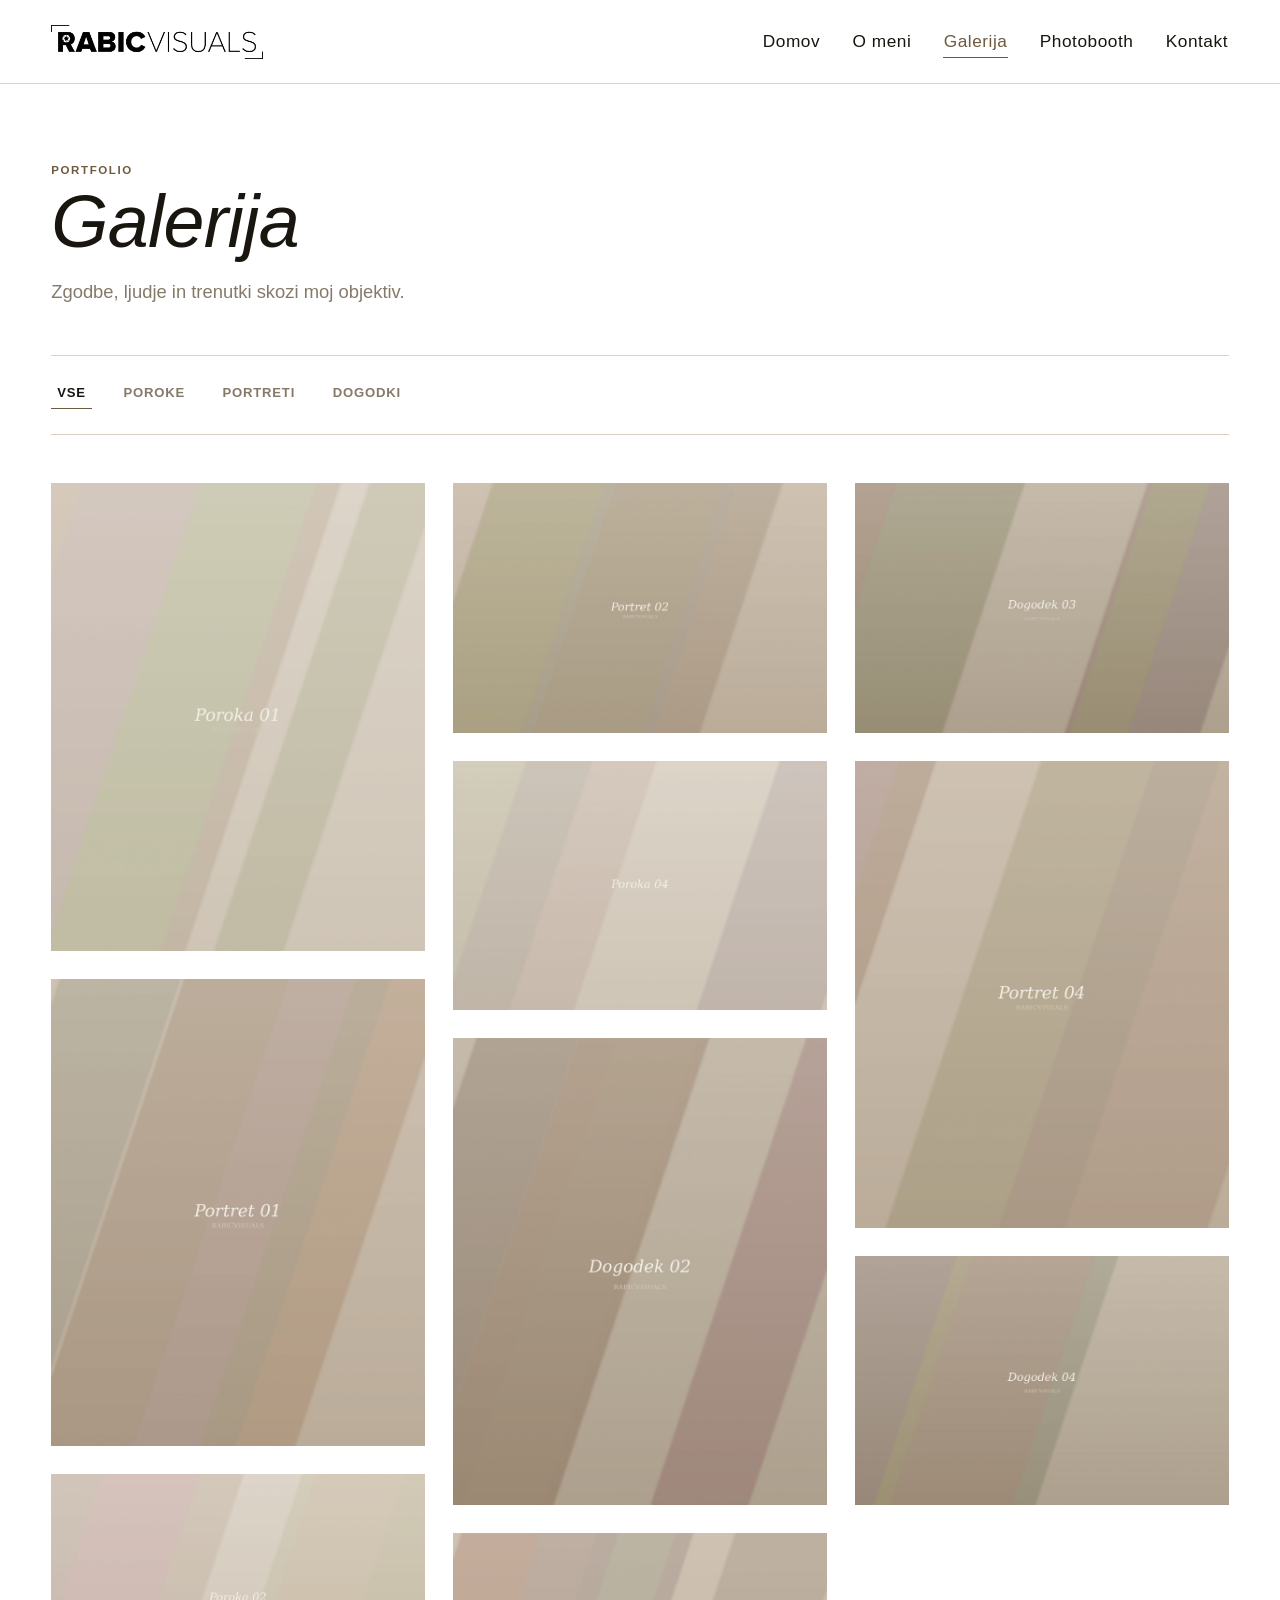
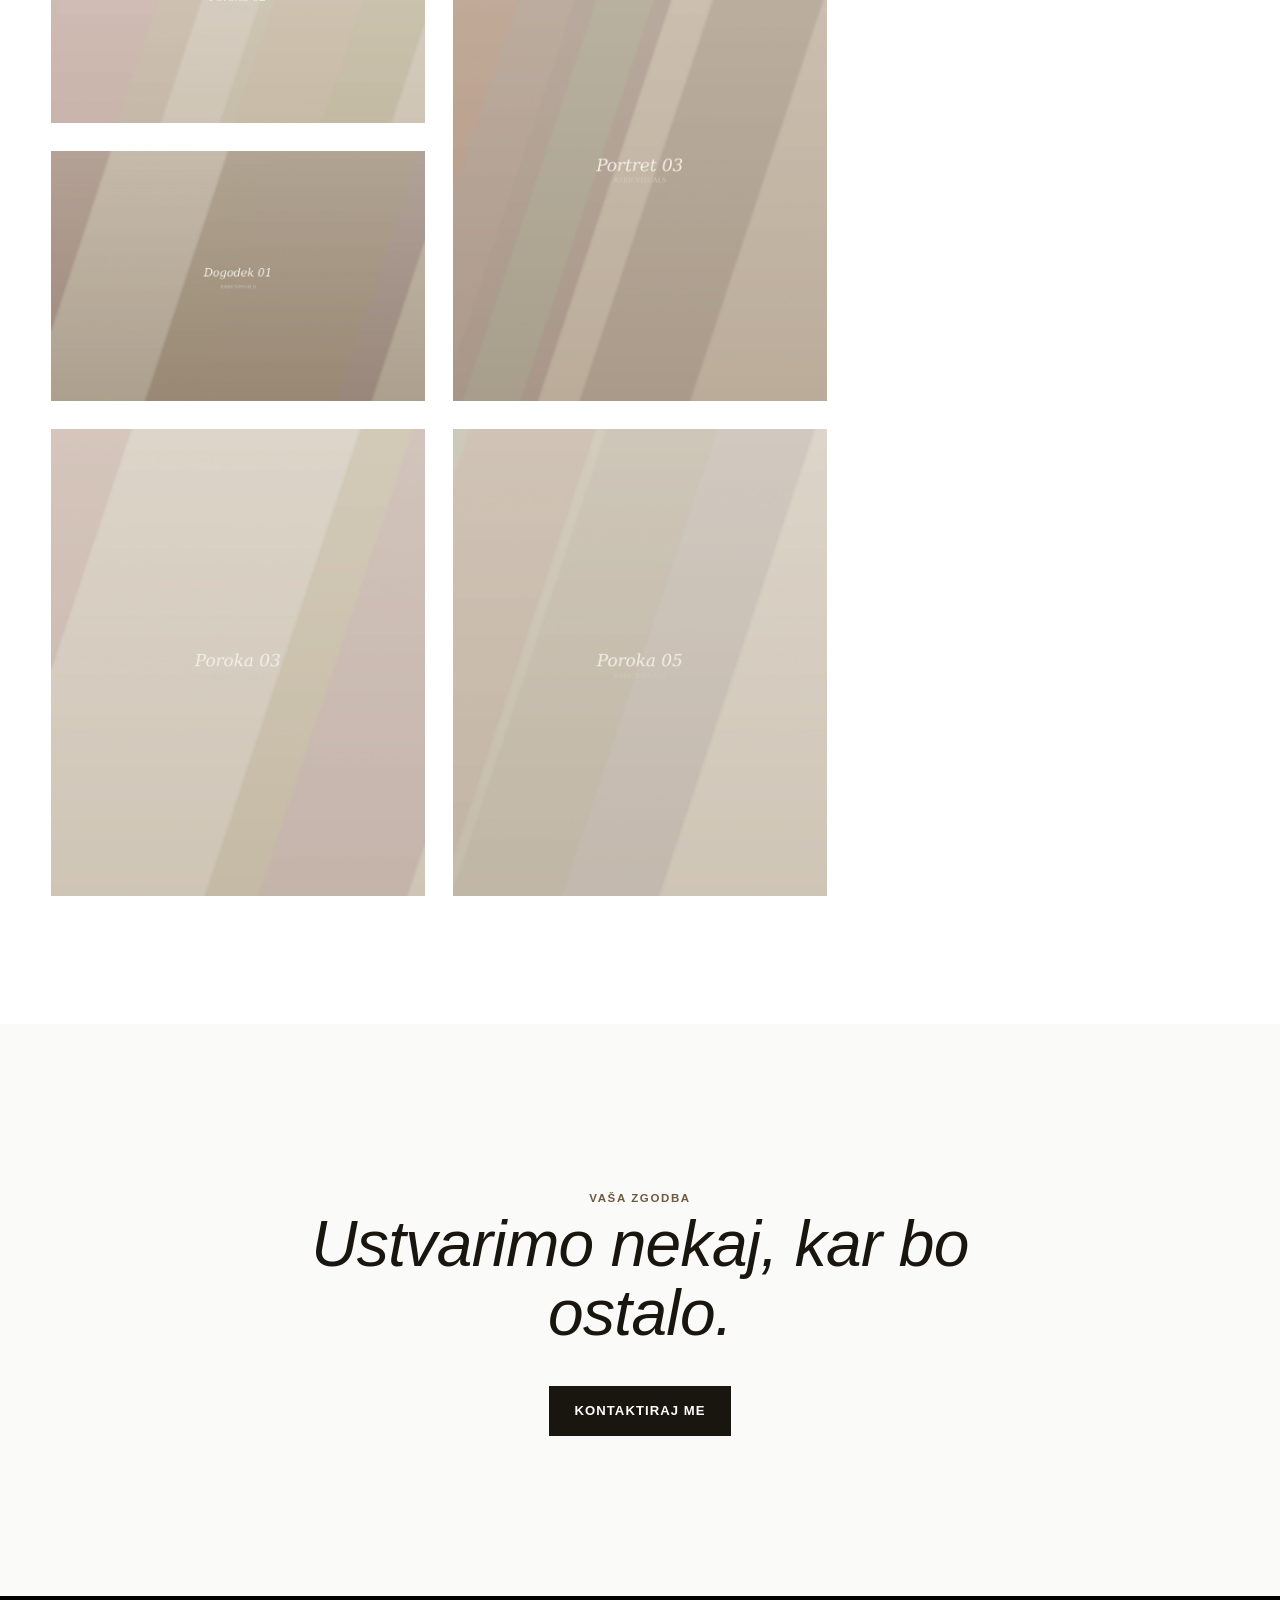
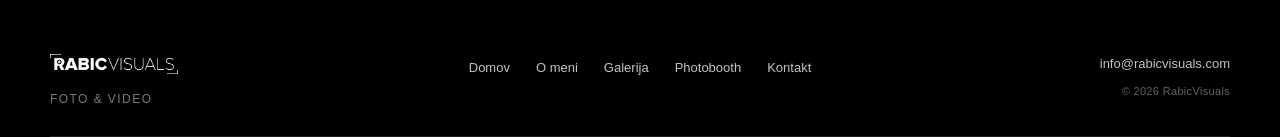
==== galerija.html @ ea6c2f70 "fix" ====
<!DOCTYPE html>
<html lang="sl">
<head>
  <meta charset="UTF-8">
  <meta name="viewport" content="width=device-width, initial-scale=1.0">
  <title>Galerija - RabicVisuals</title>
  <meta name="description" content="Oglejte si galerijo poročnih, portretnih in event fotografij RabicVisuals. Pristne zgodbe, ujete skozi objektiv.">
  <link rel="canonical" href="https://www.rabicvisuals.com/galerija.html">

  <!-- Open Graph -->
  <meta property="og:type" content="website">
  <meta property="og:site_name" content="RabicVisuals">
  <meta property="og:title" content="Galerija — RabicVisuals">
  <meta property="og:description" content="Oglejte si galerijo poročnih, portretnih in event fotografij RabicVisuals. Pristne zgodbe, ujete skozi objektiv.">
  <meta property="og:image" content="https://www.rabicvisuals.com/images/gallery/weddings/wedding-01.jpg">
  <meta property="og:url" content="https://www.rabicvisuals.com/galerija.html">
  <meta property="og:locale" content="sl_SI">

  <!-- Twitter -->
  <meta name="twitter:card" content="summary_large_image">
  <meta name="twitter:title" content="Galerija — RabicVisuals">
  <meta name="twitter:description" content="Oglejte si galerijo poročnih, portretnih in event fotografij RabicVisuals. Pristne zgodbe, ujete skozi objektiv.">
  <meta name="twitter:image" content="https://www.rabicvisuals.com/images/gallery/weddings/wedding-01.jpg">

  <link rel="icon" href="favicon.svg?v=2" type="image/svg+xml">
  <link rel="apple-touch-icon" href="favicon-180.png">

  <!-- Fonts -->
  <link rel="preconnect" href="https://fonts.googleapis.com">
  <link rel="preconnect" href="https://fonts.gstatic.com" crossorigin>
  <link href="https://fonts.googleapis.com/css2?family=Fraunces:ital,opsz,wght@0,9..144,400;0,9..144,500;1,9..144,400;1,9..144,500&family=Inter:wght@400;500;600&display=swap" rel="stylesheet">

  <link rel="stylesheet" href="css/style.css">
</head>
<body>
  <a class="skip-link" href="#main">Preskoči na vsebino</a>
  <header class="site-header" id="site-header">
    <div class="container">
      <a href="index.html" class="brand"><img src="images/logo/rabicvisuals-logo-black.png" class="brand-logo" alt="RabicVisuals" width="1600" height="257"></a>
      <button class="nav-toggle" id="nav-toggle" aria-label="Odpri meni" aria-expanded="false" aria-controls="main-nav">
        <span></span><span></span><span></span>
      </button>
      <nav class="main-nav" id="main-nav" aria-label="Glavna navigacija">
<ul>
          <li><a href="index.html">Domov</a></li>
          <li><a href="o-meni.html">O meni</a></li>
          <li><a href="galerija.html" aria-current="page">Galerija</a></li>
          <li><a href="photobooth.html">Photobooth</a></li>
          <li><a href="kontakt.html">Kontakt</a></li>
        </ul>
      </nav>
    </div>
  </header>

  <main id="main">
    <section class="section gallery-hero">
      <div class="container">
        <span class="eyebrow reveal">Portfolio</span>
        <h1 class="reveal">Galerija</h1>
        <p class="reveal">Zgodbe, ljudje in trenutki skozi moj objektiv.</p>
      </div>
    </section>

    <section class="section" style="padding-top:0;">
      <div class="container">
        <div class="filters" role="group" aria-label="Filtriraj galerijo po kategoriji">
          <button class="filter-btn is-active" data-filter="all" aria-pressed="true">Vse</button>
          <button class="filter-btn" data-filter="weddings" aria-pressed="false">Poroke</button>
          <button class="filter-btn" data-filter="portraits" aria-pressed="false">Portreti</button>
          <button class="filter-btn" data-filter="events" aria-pressed="false">Dogodki</button>
        </div>

        <div class="masonry">
          <figure class="masonry-item reveal" data-category="weddings" data-full="images/gallery/weddings/wedding-01.jpg" data-caption="Prvi ples, Bled">
            <span class="tag">Poroka</span>
            <img src="images/gallery/weddings/wedding-01.jpg" alt="Prvi ples, Bled — RabicVisuals fotografija" loading="lazy">
          </figure>
          <figure class="masonry-item reveal" data-category="portraits" data-full="images/gallery/portraits/portrait-01.jpg" data-caption="Naravna svetloba, studio">
            <span class="tag">Portret</span>
            <img src="images/gallery/portraits/portrait-01.jpg" alt="Naravna svetloba, studio — RabicVisuals fotografija" loading="lazy">
          </figure>
          <figure class="masonry-item reveal" data-category="weddings" data-full="images/gallery/weddings/wedding-02.jpg" data-caption="Priprave neveste">
            <span class="tag">Poroka</span>
            <img src="images/gallery/weddings/wedding-02.jpg" alt="Priprave neveste — RabicVisuals fotografija" loading="lazy">
          </figure>
          <figure class="masonry-item reveal" data-category="events" data-full="images/gallery/events/event-01.jpg" data-caption="Poslovno praznovanje, Ljubljana">
            <span class="tag">Dogodek</span>
            <img src="images/gallery/events/event-01.jpg" alt="Poslovno praznovanje, Ljubljana — RabicVisuals fotografija" loading="lazy">
          </figure>
          <figure class="masonry-item reveal" data-category="weddings" data-full="images/gallery/weddings/wedding-03.jpg" data-caption="Obljube, Bohinj">
            <span class="tag">Poroka</span>
            <img src="images/gallery/weddings/wedding-03.jpg" alt="Obljube, Bohinj — RabicVisuals fotografija" loading="lazy">
          </figure>
          <figure class="masonry-item reveal" data-category="portraits" data-full="images/gallery/portraits/portrait-02.jpg" data-caption="Poslovni portret">
            <span class="tag">Portret</span>
            <img src="images/gallery/portraits/portrait-02.jpg" alt="Poslovni portret — RabicVisuals fotografija" loading="lazy">
          </figure>
          <figure class="masonry-item reveal" data-category="weddings" data-full="images/gallery/weddings/wedding-04.jpg" data-caption="Detajl poročnega prstana">
            <span class="tag">Poroka</span>
            <img src="images/gallery/weddings/wedding-04.jpg" alt="Detajl poročnega prstana — RabicVisuals fotografija" loading="lazy">
          </figure>
          <figure class="masonry-item reveal" data-category="events" data-full="images/gallery/events/event-02.jpg" data-caption="Rojstnodnevno praznovanje">
            <span class="tag">Dogodek</span>
            <img src="images/gallery/events/event-02.jpg" alt="Rojstnodnevno praznovanje — RabicVisuals fotografija" loading="lazy">
          </figure>
          <figure class="masonry-item reveal" data-category="portraits" data-full="images/gallery/portraits/portrait-03.jpg" data-caption="Družinski portret">
            <span class="tag">Portret</span>
            <img src="images/gallery/portraits/portrait-03.jpg" alt="Družinski portret — RabicVisuals fotografija" loading="lazy">
          </figure>
          <figure class="masonry-item reveal" data-category="weddings" data-full="images/gallery/weddings/wedding-05.jpg" data-caption="Ples pod milim nebom">
            <span class="tag">Poroka</span>
            <img src="images/gallery/weddings/wedding-05.jpg" alt="Ples pod milim nebom — RabicVisuals fotografija" loading="lazy">
          </figure>
          <figure class="masonry-item reveal" data-category="events" data-full="images/gallery/events/event-03.jpg" data-caption="Konferenca, Maribor">
            <span class="tag">Dogodek</span>
            <img src="images/gallery/events/event-03.jpg" alt="Konferenca, Maribor — RabicVisuals fotografija" loading="lazy">
          </figure>
          <figure class="masonry-item reveal" data-category="portraits" data-full="images/gallery/portraits/portrait-04.jpg" data-caption="Portret v naravi">
            <span class="tag">Portret</span>
            <img src="images/gallery/portraits/portrait-04.jpg" alt="Portret v naravi — RabicVisuals fotografija" loading="lazy">
          </figure>
          <figure class="masonry-item reveal" data-category="events" data-full="images/gallery/events/event-04.jpg" data-caption="Zasebno praznovanje">
            <span class="tag">Dogodek</span>
            <img src="images/gallery/events/event-04.jpg" alt="Zasebno praznovanje — RabicVisuals fotografija" loading="lazy">
          </figure>
        </div>
        <p class="gallery-empty">Za izbrano kategorijo trenutno ni fotografij.</p>
      </div>
    </section>

    <div class="lightbox" role="dialog" aria-modal="true" aria-label="Predogled fotografije" aria-hidden="true">
      <button class="lightbox-close" aria-label="Zapri predogled">&times;</button>
      <button class="lightbox-prev" aria-label="Prejšnja fotografija">&#8249;</button>
      <figure class="lightbox-figure">
        <img src="" alt="">
        <figcaption class="lightbox-caption"></figcaption>
      </figure>
      <button class="lightbox-next" aria-label="Naslednja fotografija">&#8250;</button>
    </div>

    <section class="section closing-cta section-raised">
      <div class="container">
        <span class="eyebrow reveal">Vaša zgodba</span>
        <h2 class="reveal">Ustvarimo nekaj, kar bo ostalo.</h2>
        <a href="kontakt.html" class="btn btn-primary reveal">Kontaktiraj me</a>
      </div>
    </section>

  </main>

  

  <script src="js/script.js"></script>

<footer class="rv-footer">
  <div class="rv-footer-inner">
    <div class="rv-footer-brand">
      <a href="index.html" class="rv-footer-logo-link rv-footer-logo-white" aria-label="RabicVisuals">
        <img src="images/logo/rabicvisuals-logo-black.png" class="rv-footer-logo" alt="RabicVisuals" width="1600" height="257">
      </a>
      <p>Foto &amp; Video</p>
    </div>

    <nav class="rv-footer-nav" aria-label="Noga">
      <a href="index.html">Domov</a>
      <a href="o-meni.html">O meni</a>
      <a href="galerija.html">Galerija</a>
      <a href="photobooth.html">Photobooth</a>
      <a href="kontakt.html">Kontakt</a>
    </nav>

    <div class="rv-footer-contact">
      <a href="mailto:info@rabicvisuals.com">info@rabicvisuals.com</a>
      <span>© 2026 RabicVisuals</span>
    </div>
  </div>
</footer>

</body>
</html>
---- css/style.css ----
/* ==========================================================================
   RabicVisuals — Stylesheet
   Editorial, minimalist photography brand.
   ========================================================================== */

/* -------------------------------------------------------------------------
   1. Design tokens
   ------------------------------------------------------------------------- */
:root {
  /* Colour — warm, restrained, never pure neutral */
  --color-bg: #FFFFFF;
  --color-bg-raised: #FAFAF8;
  --color-ink: #18160F;
  --color-charcoal: #322D24;
  --color-stone: #857A69;
  --color-line: #DAD1BF;
  --color-line-dark: #4A4436;
  --color-accent: #6E5A3E;
  --color-paper-on-dark: #F5F1EA;

  /* Type */
  --font-display: 'Madera', 'Helvetica Neue', Arial, sans-serif;
  --font-body: 'Madera', 'Helvetica Neue', Arial, sans-serif;

  --fs-eyebrow: 0.72rem;
  --fs-body: 1rem;
  --fs-lg: 1.15rem;

  /* Layout */
  --gutter: clamp(1.25rem, 4vw, 3.5rem);
  --max-width: 1360px;
  --header-h: 84px;

  /* Motion */
  --ease: cubic-bezier(0.22, 1, 0.36, 1);
  --dur-fast: 220ms;
  --dur-med: 520ms;
  --dur-slow: 900ms;
}

/* -------------------------------------------------------------------------
   2. Reset
   ------------------------------------------------------------------------- */
*, *::before, *::after { box-sizing: border-box; }
html { scroll-behavior: smooth; }
body, h1, h2, h3, h4, p, figure, blockquote { margin: 0; }
ul, ol { margin: 0; padding: 0; list-style: none; }
img { max-width: 100%; display: block; }
a { color: inherit; text-decoration: none; }
button { font: inherit; color: inherit; background: none; border: 0; cursor: pointer; }
input, select, textarea { font: inherit; color: inherit; }

@media (prefers-reduced-motion: reduce) {
  html { scroll-behavior: auto; }
  *, *::before, *::after {
    animation-duration: 0.01ms !important;
    animation-iteration-count: 1 !important;
    transition-duration: 0.01ms !important;
    scroll-behavior: auto !important;
  }
}

/* -------------------------------------------------------------------------
   3. Base
   ------------------------------------------------------------------------- */
body {
  background: var(--color-bg);
  color: var(--color-ink);
  font-family: var(--font-body);
  font-size: var(--fs-body);
  line-height: 1.6;
  font-weight: 400;
  -webkit-font-smoothing: antialiased;
  text-rendering: optimizeLegibility;
}

::selection { background: var(--color-ink); color: var(--color-bg); }

:focus-visible {
  outline: 2px solid var(--color-accent);
  outline-offset: 3px;
}

.container {
  width: 100%;
  max-width: var(--max-width);
  margin-inline: auto;
  padding-inline: var(--gutter);
}

.eyebrow {
  display: inline-block;
  font-family: var(--font-body);
  font-size: var(--fs-eyebrow);
  font-weight: 600;
  letter-spacing: 0.14em;
  text-transform: uppercase;
  color: var(--color-accent);
}

h1, h2, h3, h4 {
  font-family: var(--font-display);
  font-weight: 500;
  line-height: 1.08;
  letter-spacing: -0.01em;
  color: var(--color-ink);
}

.skip-link {
  position: absolute;
  left: -999px;
  top: 0;
  background: var(--color-ink);
  color: var(--color-bg);
  padding: 0.9em 1.4em;
  z-index: 999;
}
.skip-link:focus {
  left: var(--gutter);
  top: var(--gutter);
}

/* -------------------------------------------------------------------------
   4. Header / Navigation
   ------------------------------------------------------------------------- */
.site-header {
  position: fixed;
  inset: 0 0 auto 0;
  z-index: 100;
  height: var(--header-h);
  display: flex;
  align-items: center;
  background: var(--color-bg);
  color: var(--color-ink);
  transition: background var(--dur-med) var(--ease), border-color var(--dur-med) var(--ease);
  border-bottom: 1px solid var(--color-line);
}

body.home-page .site-header {
  background: transparent;
  color: var(--color-ink);
  border-bottom-color: transparent;
}

body.home-page .site-header.is-scrolled,
body.home-page .site-header.menu-open {
  background: var(--color-bg);
  color: var(--color-ink);
  border-bottom-color: var(--color-line);
}

.site-header .container {
  display: flex;
  align-items: center;
  justify-content: space-between;
}

.site-header.is-scrolled,
.site-header.is-solid,
.site-header.menu-open {
  background: var(--color-bg);
  color: var(--color-ink);
  backdrop-filter: none;
  border-bottom: 1px solid var(--color-line);
}

.brand {
  display: inline-flex;
  align-items: center;
  color: inherit;
}

.brand-logo {
  height: 34px;
  width: auto;
  display: block;
  filter: brightness(0);
  transition: filter var(--dur-fast) var(--ease);
}

.main-nav {
  display: flex;
}

.main-nav ul {
  display: flex;
  gap: clamp(1.25rem, 2.4vw, 2.4rem);
}

.main-nav a {
  position: relative;
  font-size: 1.08rem;
  font-weight: 350;
  letter-spacing: 0.03em;
  padding: 0.4em 0.05em;
}

.main-nav a::after {
  content: "";
  position: absolute;
  left: 0; right: 100%;
  bottom: 0;
  height: 1px;
  background: currentColor;
  transition: right var(--dur-fast) var(--ease);
}

.main-nav a:hover::after,
.main-nav a[aria-current="page"]::after {
  right: 0;
}

.main-nav a[aria-current="page"] {
  color: var(--color-accent);
}

.nav-toggle {
  display: none;
  position: relative;
  width: 34px;
  height: 22px;
  z-index: 110;
}

.nav-toggle span {
  position: absolute;
  left: 0; right: 0;
  height: 1px;
  background: var(--color-ink);
  transition: transform var(--dur-fast) var(--ease), opacity var(--dur-fast) var(--ease), top var(--dur-fast) var(--ease);
}
.nav-toggle span:nth-child(1) { top: 0; }
.nav-toggle span:nth-child(2) { top: 50%; transform: translateY(-50%); }
.nav-toggle span:nth-child(3) { bottom: 0; }

.menu-open .nav-toggle span:nth-child(1) { top: 50%; transform: translateY(-50%) rotate(45deg); }
.menu-open .nav-toggle span:nth-child(2) { opacity: 0; }
.menu-open .nav-toggle span:nth-child(3) { bottom: 50%; transform: translateY(50%) rotate(-45deg); }


/* Active navigation item is black whenever the header has a white background. */
.site-header.is-scrolled .main-nav a[aria-current="page"],
.site-header.is-solid .main-nav a[aria-current="page"],
.site-header.menu-open .main-nav a[aria-current="page"] {
  color: #000;
}

/* Header variant on the landing-page hero:
   transparent with automatic contrast against the hero image.
   mix-blend-mode:difference makes the white navigation invert where
   the underlying image is light, while remaining white over dark areas. */
.site-header.on-dark:not(.is-scrolled):not(.menu-open) {
  color: #fff;
  background: transparent;
  border-bottom-color: transparent;
  box-shadow: none;
}

.site-header.on-dark:not(.is-scrolled):not(.menu-open) .brand-logo,
.site-header.on-dark:not(.is-scrolled):not(.menu-open) .main-nav,
.site-header.on-dark:not(.is-scrolled):not(.menu-open) .nav-toggle {
  mix-blend-mode: difference;
}

.site-header.on-dark:not(.is-scrolled):not(.menu-open) .nav-toggle span {
  background: #fff;
}

/* Active navigation item stays white while the homepage header is transparent. */
.site-header.on-dark:not(.is-scrolled):not(.menu-open) .main-nav a[aria-current="page"] {
  color: #fff;
}

.site-header.on-dark:not(.is-scrolled):not(.menu-open) .brand-logo {
  filter: brightness(0) invert(1);
}

/* Hovering over the transparent landing-page header makes it white.
   Disable the contrast blend so the normal dark navigation is shown. */
.site-header.on-dark:not(.is-scrolled):not(.menu-open):hover {
  background: var(--color-bg);
  color: var(--color-ink);
  border-bottom: 1px solid var(--color-line);
}

.site-header.on-dark:not(.is-scrolled):not(.menu-open):hover .brand-logo,
.site-header.on-dark:not(.is-scrolled):not(.menu-open):hover .main-nav,
.site-header.on-dark:not(.is-scrolled):not(.menu-open):hover .nav-toggle {
  mix-blend-mode: normal;
}

.site-header.on-dark:not(.is-scrolled):not(.menu-open):hover .brand-logo {
  filter: brightness(0);
}

.site-header.on-dark:not(.is-scrolled):not(.menu-open):hover .nav-toggle span {
  background: var(--color-ink);
}

/* Once the landing page is scrolled, return to the normal white header. */
.site-header.on-dark.is-scrolled {
  background: var(--color-bg);
  color: var(--color-ink);
  border-bottom: 1px solid var(--color-line);
}

.site-header.on-dark.is-scrolled .brand-logo {
  filter: brightness(0);
}

/* -------------------------------------------------------------------------
   5. Mobile menu
   ------------------------------------------------------------------------- */
@media (max-width: 860px) {
  .nav-toggle { display: block; }

  .main-nav {
    position: fixed;
    inset: 0;
    background: var(--color-bg);
    display: flex;
    align-items: center;
    justify-content: center;
    opacity: 0;
    visibility: hidden;
    transform: translateY(-8px);
    transition: opacity var(--dur-med) var(--ease), transform var(--dur-med) var(--ease), visibility var(--dur-med);
  }

  .menu-open .main-nav {
    opacity: 1;
    visibility: visible;
    transform: translateY(0);
  }

  .main-nav ul {
    flex-direction: column;
    align-items: center;
    gap: 1.9rem;
    text-align: center;
  }

  .main-nav a {
    font-family: var(--font-display);
    font-size: 1.9rem;
    font-style: italic;
    font-weight: 400;
    color: var(--color-ink);
  }

  body.no-scroll { overflow: hidden; }
}

/* -------------------------------------------------------------------------
   6. Buttons
   ------------------------------------------------------------------------- */
.btn {
  display: inline-flex;
  align-items: center;
  gap: 0.6em;
  font-size: 0.82rem;
  font-weight: 600;
  letter-spacing: 0.08em;
  text-transform: uppercase;
  padding: 1em 1.9em;
  border: 1px solid currentColor;
  transition: background var(--dur-fast) var(--ease), color var(--dur-fast) var(--ease);
  white-space: nowrap;
}

.btn-primary {
  background: var(--color-ink);
  color: var(--color-bg);
  border-color: var(--color-ink);
}
.btn-primary:hover { background: var(--color-accent); border-color: var(--color-accent); }

.btn-ghost {
  background: transparent;
  color: var(--color-ink);
}
.btn-ghost:hover { background: var(--color-ink); color: var(--color-bg); }

.btn-ghost-light {
  background: transparent;
  color: var(--color-paper-on-dark);
}
.btn-ghost-light:hover { background: var(--color-paper-on-dark); color: var(--color-ink); }

.btn-primary-light {
  background: var(--color-paper-on-dark);
  color: var(--color-ink);
  border-color: var(--color-paper-on-dark);
}
.btn-primary-light:hover { background: transparent; color: var(--color-paper-on-dark); }

.cta-row {
  display: flex;
  flex-wrap: wrap;
  gap: 1rem;
}

/* -------------------------------------------------------------------------
   7. Hero
   ------------------------------------------------------------------------- */
.hero {
  position: relative;
  min-height: 100vh;
  min-height: 100svh;
  display: flex;
  align-items: flex-end;
  color: var(--color-paper-on-dark);
  overflow: hidden;
  background: var(--color-ink);
}

.hero-carousel {
  isolation: isolate;
}

.hero-slides {
  position: absolute;
  inset: 0;
  z-index: 0;
}

.hero-slide {
  position: absolute;
  inset: 0;
  opacity: 0;
  visibility: hidden;
  transition: opacity 700ms var(--ease), visibility 700ms;
}

.hero-slide.is-active {
  opacity: 1;
  visibility: visible;
}

.hero-slide img {
  width: 100%;
  height: 100%;
  object-fit: cover;
  object-position: center center;
  display: block;
}

.hero-arrow {
  position: absolute;
  top: 50%;
  z-index: 3;
  width: 52px;
  height: 52px;
  display: grid;
  place-items: center;
  transform: translateY(-50%);
  color: rgba(255,255,255,.92);
  font-family: inherit;
  font-size: 1.55rem;
  font-weight: 300;
  border: 0;
  background: transparent;
  cursor: pointer;
  transition: color var(--dur-fast) var(--ease), opacity var(--dur-fast) var(--ease), transform var(--dur-fast) var(--ease);
}

.hero-arrow-prev { left: clamp(.8rem, 2.5vw, 2rem); }
.hero-arrow-next { right: clamp(.8rem, 2.5vw, 2rem); }

.hero-arrow-prev:hover { transform: translate(-2px, -50%); }
.hero-arrow-next:hover { transform: translate(2px, -50%); }

.hero-dots {
  position: absolute;
  left: 50%;
  bottom: clamp(1.25rem, 3vw, 2.25rem);
  z-index: 3;
  display: flex;
  align-items: center;
  gap: .55rem;
  transform: translateX(-50%);
}

.hero-dot {
  width: 8px;
  height: 8px;
  padding: 0;
  border: 1px solid rgba(255,255,255,.82);
  border-radius: 50%;
  background: transparent;
  cursor: pointer;
  opacity: .82;
  transition: transform var(--dur-fast) var(--ease), background var(--dur-fast) var(--ease), opacity var(--dur-fast) var(--ease);
}

.hero-dot:hover,
.hero-dot:focus-visible {
  opacity: 1;
  transform: scale(1.2);
}

.hero-dot.is-active {
  background: rgba(255,255,255,.95);
  opacity: 1;
}

@media (max-width: 700px) {
  .hero-slide img { object-position: center center; }
  .hero-arrow { width: 44px; height: 44px; font-size: 1.05rem; }
  .hero-arrow::before { inset: 7px; }
  .hero-dots { bottom: 1.2rem; gap: .45rem; }
  .hero-dot { width: 7px; height: 7px; }
}

@media (prefers-reduced-motion: reduce) {
  .hero-slide { transition: none; }
  .hero-arrow, .hero-dot { transition: none; }
}

.hero-content {
  position: relative;
  z-index: 1;
  padding-block: clamp(3rem, 10vh, 6rem) clamp(3.5rem, 9vh, 6rem);
  width: 100%;
}

.hero-eyebrow {
  color: var(--color-paper-on-dark);
  opacity: 0.85;
}

.hero-title {
  margin-top: 0.9rem;
  font-size: clamp(2.6rem, 7vw, 5.6rem);
  font-style: italic;
  max-width: 16ch;
}

.hero-sub {
  margin-top: 1.4rem;
  max-width: 42ch;
  font-size: var(--fs-lg);
  color: var(--color-paper-on-dark);
  opacity: 0.88;
}

.hero .cta-row { margin-top: 2.4rem; }

.scroll-cue {
  position: absolute;
  bottom: 2rem;
  left: var(--gutter);
  z-index: 1;
  display: flex;
  align-items: center;
  gap: 0.7rem;
  font-size: 0.72rem;
  letter-spacing: 0.14em;
  text-transform: uppercase;
  color: var(--color-paper-on-dark);
  opacity: 0.7;
}

.scroll-cue .line {
  width: 1px;
  height: 34px;
  background: currentColor;
  overflow: hidden;
}
.scroll-cue .line::after {
  content: "";
  display: block;
  width: 100%;
  height: 100%;
  background: currentColor;
  transform: translateY(-100%);
  animation: cueDrop 2.4s var(--ease) infinite;
}
@keyframes cueDrop {
  0% { transform: translateY(-100%); }
  60% { transform: translateY(100%); }
  100% { transform: translateY(100%); }
}

@media (max-width: 860px) {
  .scroll-cue { display: none; }
}

/* -------------------------------------------------------------------------
   8. Sections / editorial layout
   ------------------------------------------------------------------------- */
section { position: relative; }

.section {
  padding-block: clamp(4.5rem, 10vw, 8.5rem);
}

.section-raised { background: var(--color-bg-raised); }
.section-dark {
  background: var(--color-ink);
  color: var(--color-paper-on-dark);
}
.section-dark .eyebrow { color: #C9BFA6; }
.section-dark h2, .section-dark h3 { color: var(--color-paper-on-dark); }

.hairline {
  border: 0;
  border-top: 1px solid var(--color-line);
  margin: 0;
}
.section-dark .hairline { border-top-color: var(--color-line-dark); }

/* Intro split */
.intro-split {
  display: grid;
  grid-template-columns: 1fr 1fr;
  gap: clamp(2rem, 6vw, 6rem);
  align-items: start;
}

.intro-split .lede {
  font-family: var(--font-display);
  font-size: clamp(1.5rem, 2.6vw, 2.15rem);
  font-weight: 400;
  line-height: 1.32;
  color: var(--color-charcoal);
}

.intro-split .support p {
  color: var(--color-stone);
  max-width: 46ch;
}

.intro-split .support .eyebrow { display: block; margin-bottom: 1.1rem; }

@media (max-width: 780px) {
  .intro-split { grid-template-columns: 1fr; gap: 2.2rem; }
}

/* Section heading block */
.section-head {
  display: flex;
  justify-content: space-between;
  align-items: flex-end;
  gap: 2rem;
  margin-bottom: clamp(2rem, 5vw, 3.5rem);
  flex-wrap: wrap;
}

.section-head h2 {
  font-size: clamp(1.9rem, 4vw, 3rem);
  margin-top: 0.6rem;
}

.section-head .head-note {
  max-width: 34ch;
  color: var(--color-stone);
}
.section-dark .head-note { color: #B9AF97; }

/* Triptych — Poroka / Portret / Dogodek */
.triptych {
  display: grid;
  grid-template-columns: repeat(3, 1fr);
  gap: clamp(1.25rem, 3vw, 2.25rem);
}

.tri-item {
  display: block;
}

.tri-frame {
  position: relative;
  aspect-ratio: 4 / 5;
  overflow: hidden;
  background: var(--color-line);
}

.tri-frame img {
  width: 100%;
  height: 100%;
  object-fit: cover;
  transition: transform var(--dur-slow) var(--ease);
}

.tri-item:hover .tri-frame img { transform: scale(1.045); }

.tri-caption {
  display: flex;
  justify-content: space-between;
  align-items: baseline;
  margin-top: 1.1rem;
  padding-top: 1.1rem;
  border-top: 1px solid var(--color-line);
}

.tri-caption h3 {
  font-size: 1.25rem;
  font-style: italic;
  font-weight: 400;
}

.tri-caption .arrow {
  font-size: 0.9rem;
  transition: transform var(--dur-fast) var(--ease);
}
.tri-item:hover .tri-caption .arrow { transform: translateX(4px); }

.tri-desc {
  margin-top: 0.55rem;
  color: var(--color-stone);
  font-size: 0.92rem;
  max-width: 34ch;
}

@media (max-width: 900px) {
  .triptych { grid-template-columns: 1fr; }
}

/* Photobooth teaser (home) */
.teaser {
  display: grid;
  grid-template-columns: 1.1fr 0.9fr;
  gap: clamp(2rem, 5vw, 5rem);
  align-items: center;
}

.teaser-media { aspect-ratio: 4/3; overflow: hidden; }
.teaser-media img { width: 100%; height: 100%; object-fit: cover; }

.teaser-text h2 { font-size: clamp(2rem, 4vw, 2.8rem); font-style: italic; }
.teaser-text p { margin-top: 1.2rem; max-width: 42ch; color: #C9BFA6; }
.teaser-text .btn { margin-top: 2rem; }

@media (max-width: 860px) {
  .teaser { grid-template-columns: 1fr; }
}

/* Closing CTA */
.closing-cta {
  text-align: center;
  padding-block: clamp(5rem, 14vw, 10rem);
}
.closing-cta h2 {
  font-size: clamp(2.1rem, 6vw, 4rem);
  font-style: italic;
  max-width: 20ch;
  margin-inline: auto;
}
.closing-cta .btn { margin-top: 2.4rem; }

/* -------------------------------------------------------------------------
   9. Reveal-on-scroll (signature interaction)
   ------------------------------------------------------------------------- */
.reveal {
  opacity: 0;
  transform: translateY(28px);
  transition: opacity var(--dur-slow) var(--ease), transform var(--dur-slow) var(--ease);
}
.reveal.is-visible {
  opacity: 1;
  transform: translateY(0);
}

.reveal-img { position: relative; overflow: hidden; }
.reveal-img::before {
  content: "";
  position: absolute;
  inset: 0;
  background: var(--color-bg);
  transform-origin: left;
  transform: scaleX(1);
  transition: transform 900ms var(--ease);
  z-index: 2;
}
.reveal-img.is-visible::before { transform: scaleX(0); }
.reveal-img img { transform: scale(1.08); transition: transform 1100ms var(--ease); }
.reveal-img.is-visible img { transform: scale(1); }

@media (prefers-reduced-motion: reduce) {
  .reveal, .reveal-img::before, .reveal-img img { transition: none !important; transform: none !important; opacity: 1 !important; }
}

/* -------------------------------------------------------------------------
   10. About page
   ------------------------------------------------------------------------- */
.about-hero {
  padding-top: calc(var(--header-h) + clamp(2rem, 6vw, 4rem));
  padding-bottom: clamp(3rem, 8vw, 5rem);
}

.about-grid {
  display: grid;
  grid-template-columns: 0.85fr 1.15fr;
  gap: clamp(2rem, 6vw, 5rem);
  align-items: start;
}

.about-media { aspect-ratio: 4/5; overflow: hidden; }
.about-media img { width: 100%; height: 100%; object-fit: cover; }

.about-copy h1 {
  font-size: clamp(2.6rem, 6vw, 4.2rem);
  font-style: italic;
}

.about-copy .lede {
  margin-top: 1.6rem;
  font-family: var(--font-display);
  font-size: 1.4rem;
  line-height: 1.5;
  color: var(--color-charcoal);
  max-width: 48ch;
}

.about-copy .body-text {
  margin-top: 1.4rem;
  color: var(--color-stone);
  max-width: 52ch;
}
.about-copy .body-text + .body-text { margin-top: 1rem; }

@media (max-width: 860px) {
  .about-grid { grid-template-columns: 1fr; }
}

/* Kako delam values row */
.values-row {
  display: grid;
  grid-template-columns: repeat(4, 1fr);
  border-top: 1px solid var(--color-line);
  border-bottom: 1px solid var(--color-line);
}

.value-item {
  padding: 2.4rem 1.5rem;
  border-left: 1px solid var(--color-line);
  text-align: left;
}
.value-item:first-child { border-left: 0; }

.value-item h3 {
  font-size: 1.5rem;
  font-style: italic;
  font-weight: 400;
}
.value-item p {
  margin-top: 0.7rem;
  font-size: 0.9rem;
  color: var(--color-stone);
}

@media (max-width: 780px) {
  .values-row { grid-template-columns: 1fr 1fr; }
  .value-item:nth-child(3) { border-left: 0; }
}
@media (max-width: 480px) {
  .values-row { grid-template-columns: 1fr; }
  .value-item { border-left: 0; border-top: 1px solid var(--color-line); }
  .value-item:first-child { border-top: 0; }
}

/* -------------------------------------------------------------------------
   11. Gallery page
   ------------------------------------------------------------------------- */
.gallery-hero {
  padding-top: calc(var(--header-h) + clamp(2.5rem, 7vw, 4.5rem));
  padding-bottom: clamp(2rem, 5vw, 3rem);
}
.gallery-hero h1 {
  font-size: clamp(2.6rem, 6.5vw, 4.6rem);
  font-style: italic;
}
.gallery-hero p {
  margin-top: 1rem;
  color: var(--color-stone);
  max-width: 44ch;
  font-size: var(--fs-lg);
}

.filters {
  display: flex;
  flex-wrap: wrap;
  gap: 0.5rem 1.6rem;
  padding-block: 1.6rem;
  border-top: 1px solid var(--color-line);
  border-bottom: 1px solid var(--color-line);
  margin-bottom: clamp(2rem, 5vw, 3rem);
}

.filter-btn {
  font-size: 0.82rem;
  font-weight: 600;
  letter-spacing: 0.06em;
  text-transform: uppercase;
  color: var(--color-stone);
  padding-bottom: 0.3rem;
  border-bottom: 1px solid transparent;
  transition: color var(--dur-fast) var(--ease), border-color var(--dur-fast) var(--ease);
}
.filter-btn:hover { color: var(--color-ink); }
.filter-btn.is-active {
  color: var(--color-ink);
  border-bottom-color: var(--color-accent);
}

.masonry {
  columns: 3 320px;
  column-gap: clamp(1rem, 2.4vw, 1.75rem);
}

.masonry-item {
  break-inside: avoid;
  margin-bottom: clamp(1rem, 2.4vw, 1.75rem);
  overflow: hidden;
  cursor: zoom-in;
  position: relative;
  background: var(--color-line);
}

.masonry-item img {
  width: 100%;
  height: auto;
  display: block;
  transition: transform var(--dur-slow) var(--ease), opacity var(--dur-fast);
}
.masonry-item:hover img { transform: scale(1.035); }

.masonry-item.is-hidden { display: none; }

.masonry-item .tag {
  position: absolute;
  top: 0.9rem;
  left: 0.9rem;
  font-size: 0.68rem;
  letter-spacing: 0.1em;
  text-transform: uppercase;
  color: var(--color-paper-on-dark);
  background: rgba(24,22,15,0.55);
  padding: 0.35em 0.7em;
  opacity: 0;
  transition: opacity var(--dur-fast) var(--ease);
}
.masonry-item:hover .tag,
.masonry-item:focus-within .tag { opacity: 1; }

.gallery-empty {
  text-align: center;
  padding: 4rem 1rem;
  color: var(--color-stone);
  display: none;
}
.gallery-empty.is-visible { display: block; }

/* Lightbox */
.lightbox {
  position: fixed;
  inset: 0;
  z-index: 200;
  background: rgba(20, 18, 13, 0.97);
  display: flex;
  align-items: center;
  justify-content: center;
  opacity: 0;
  visibility: hidden;
  transition: opacity var(--dur-med) var(--ease), visibility var(--dur-med);
}
.lightbox.is-open { opacity: 1; visibility: visible; }

.lightbox-figure {
  position: relative;
  max-width: min(90vw, 1100px);
  max-height: 84vh;
  width: 100%;
  text-align: center;
}

.lightbox-figure img {
  max-width: 100%;
  max-height: 78vh;
  margin-inline: auto;
  opacity: 0;
  transform: scale(0.98);
  transition: opacity var(--dur-fast) var(--ease), transform var(--dur-fast) var(--ease);
}
.lightbox-figure img.is-shown { opacity: 1; transform: scale(1); }

.lightbox-caption {
  margin-top: 1rem;
  font-size: 0.8rem;
  letter-spacing: 0.08em;
  text-transform: uppercase;
  color: #C9BFA6;
}

.lightbox-close,
.lightbox-prev,
.lightbox-next {
  position: absolute;
  color: var(--color-paper-on-dark);
  font-size: 0.85rem;
  letter-spacing: 0.06em;
  padding: 0.8rem;
}
.lightbox-close { top: 1.2rem; right: 1.2rem; font-size: 1.6rem; line-height: 1; }
.lightbox-prev { left: clamp(0.25rem, 2vw, 1.5rem); top: 50%; transform: translateY(-50%); font-size: 2rem; }
.lightbox-next { right: clamp(0.25rem, 2vw, 1.5rem); top: 50%; transform: translateY(-50%); font-size: 2rem; }
.lightbox-prev:hover, .lightbox-next:hover, .lightbox-close:hover { color: var(--color-accent); }

@media (max-width: 640px) {
  .masonry { columns: 1 100%; }
}

/* -------------------------------------------------------------------------
   12. Photobooth page
   ------------------------------------------------------------------------- */
.pb-grid {
  display: grid;
  grid-template-columns: 1fr 1fr;
  gap: clamp(2rem, 6vw, 5rem);
  align-items: start;
}
.pb-grid .pb-media { aspect-ratio: 4/5; overflow: hidden; }
.pb-grid .pb-media img { width: 100%; height: 100%; object-fit: cover; }
.pb-grid .pb-copy .eyebrow { display: block; margin-bottom: 1rem; }
.pb-grid .pb-copy h2 { font-size: clamp(1.8rem, 3.6vw, 2.6rem); }
.pb-grid .pb-copy p { margin-top: 1.2rem; color: var(--color-stone); max-width: 46ch; }
.pb-grid .pb-copy ul { margin-top: 1.4rem; display: grid; gap: 0.6rem; }
.pb-grid .pb-copy li {
  padding-left: 1.4rem;
  position: relative;
  color: var(--color-charcoal);
}
.pb-grid .pb-copy li::before {
  content: "—";
  position: absolute;
  left: 0;
  color: var(--color-accent);
}

.pb-flip { grid-template-columns: 1fr 1fr; }
.pb-flip.reverse .pb-media { order: 2; }

@media (max-width: 860px) {
  .pb-grid { grid-template-columns: 1fr; }
  .pb-flip.reverse .pb-media { order: 0; }
}

.pb-gallery-strip {
  display: grid;
  grid-template-columns: repeat(3, 1fr);
  gap: clamp(1rem, 2.4vw, 1.75rem);
}
.pb-gallery-strip .frame { aspect-ratio: 4/5; overflow: hidden; }
.pb-gallery-strip img { width: 100%; height: 100%; object-fit: cover; }

@media (max-width: 780px) {
  .pb-gallery-strip { grid-template-columns: 1fr 1fr; }
}

/* -------------------------------------------------------------------------
   13. Contact page
   ------------------------------------------------------------------------- */
.contact-hero {
  padding-top: calc(var(--header-h) + clamp(2.5rem, 7vw, 4.5rem));
  padding-bottom: clamp(1rem, 4vw, 2rem);
}
.contact-hero h1 { font-size: clamp(2.6rem, 6.5vw, 4.4rem); font-style: italic; }
.contact-hero p { margin-top: 1.1rem; max-width: 50ch; color: var(--color-stone); font-size: var(--fs-lg); }

.contact-grid {
  display: grid;
  grid-template-columns: 1fr 1fr;
  gap: clamp(2.5rem, 6vw, 5.5rem);
  align-items: start;
}

.field {
  margin-bottom: 1.6rem;
}
.field label {
  display: block;
  font-size: 0.78rem;
  font-weight: 600;
  letter-spacing: 0.06em;
  text-transform: uppercase;
  color: var(--color-stone);
  margin-bottom: 0.6rem;
}
.field input,
.field select,
.field textarea {
  width: 100%;
  background: transparent;
  border: 0;
  border-bottom: 1px solid var(--color-line);
  padding: 0.75em 0.1em;
  font-size: 1rem;
  color: var(--color-ink);
  transition: border-color var(--dur-fast) var(--ease);
}
.field textarea { resize: vertical; min-height: 110px; }
.field input:focus,
.field select:focus,
.field textarea:focus {
  border-bottom-color: var(--color-ink);
  outline: none;
}
.field select {
  appearance: none;
  -webkit-appearance: none;
  background-image: url("data:image/svg+xml,%3Csvg xmlns='http://www.w3.org/2000/svg' width='12' height='8'%3E%3Cpath d='M1 1l5 5 5-5' stroke='%23857A69' stroke-width='1.4' fill='none' fill-rule='evenodd'/%3E%3C/svg%3E");
  background-repeat: no-repeat;
  background-position: right 0.2rem center;
  padding-right: 1.4rem;
}

.field-row {
  display: grid;
  grid-template-columns: 1fr 1fr;
  gap: 0 1.6rem;
}
@media (max-width: 560px) {
  .field-row { grid-template-columns: 1fr; }
}

.form-note {
  margin-top: 1rem;
  font-size: 0.8rem;
  color: var(--color-stone);
}

.contact-info {
  padding-top: 0.4rem;
}
.contact-info .info-block { margin-bottom: 2.2rem; }
.contact-info .info-block h3 {
  font-size: 0.78rem;
  font-weight: 600;
  letter-spacing: 0.06em;
  text-transform: uppercase;
  color: var(--color-stone);
  font-family: var(--font-body);
  margin-bottom: 0.6rem;
}
.contact-info .info-block a,
.contact-info .info-block p {
  font-family: var(--font-display);
  font-size: 1.4rem;
  font-style: italic;
  color: var(--color-ink);
}
.contact-info .info-block a:hover { color: var(--color-accent); }

.form-status {
  margin-top: 1.2rem;
  padding: 1rem 1.2rem;
  border: 1px solid var(--color-line);
  font-size: 0.9rem;
  display: none;
}
.form-status.is-visible { display: block; }

/* -------------------------------------------------------------------------
   14. Footer
   ------------------------------------------------------------------------- */
.site-footer {
  background: var(--color-ink);
  color: var(--color-paper-on-dark);
  padding-block: clamp(3.5rem, 8vw, 5.5rem) 2rem;
}

.footer-grid {
  display: grid;
  grid-template-columns: 1.3fr 1fr 1fr;
  gap: 2.5rem;
  padding-bottom: clamp(2.5rem, 6vw, 4rem);
}

.footer-brand .brand-logo {
  height: 40px;
  filter: brightness(0) invert(1);
}
.footer-brand p {
  margin-top: 1rem;
  color: #C9BFA6;
  max-width: 30ch;
}

.footer-col h4 {
  font-family: var(--font-body);
  font-size: 0.78rem;
  font-weight: 600;
  letter-spacing: 0.08em;
  text-transform: uppercase;
  color: #C9BFA6;
  margin-bottom: 1.1rem;
}
.footer-col ul { display: grid; gap: 0.7rem; }
.footer-col a { font-size: 0.95rem; }
.footer-col a:hover { color: var(--color-accent); }

.footer-bottom {
  padding-top: 1.6rem;
  border-top: 1px solid var(--color-line-dark);
  display: flex;
  justify-content: space-between;
  flex-wrap: wrap;
  gap: 0.75rem;
  font-size: 0.8rem;
  color: #9A9077;
}

@media (max-width: 700px) {
  .footer-grid { grid-template-columns: 1fr; gap: 2rem; }
}

/* -------------------------------------------------------------------------
   15. Utility
   ------------------------------------------------------------------------- */
.visually-hidden {
  position: absolute !important;
  width: 1px; height: 1px;
  padding: 0; margin: -1px;
  overflow: hidden;
  clip: rect(0,0,0,0);
  white-space: nowrap;
  border: 0;
}

.mt-0 { margin-top: 0; }


/* Landing-page transparent header: active nav becomes black when the header is hovered. */
.site-header.on-dark:not(.is-scrolled):hover .nav-links a.active,
.site-header.on-dark:not(.is-scrolled):hover .nav-links a[aria-current="page"] {
  color: #111111;
}

.site-header.on-dark:not(.is-scrolled):hover .nav-links a.active::after,
.site-header.on-dark:not(.is-scrolled):hover .nav-links a[aria-current="page"]::after {
  background: #111111;
}


/* FINAL OVERRIDE: on the homepage, when the transparent header is hovered,
   the active navigation item must switch from white to black. */
.site-header.on-dark:not(.is-scrolled):not(.menu-open):hover .main-nav a[aria-current="page"],
.site-header.on-dark:not(.is-scrolled):not(.menu-open):hover .main-nav a.active {
  color: #000 !important;
}

.site-header.on-dark:not(.is-scrolled):not(.menu-open):hover .main-nav a[aria-current="page"]::after,
.site-header.on-dark:not(.is-scrolled):not(.menu-open):hover .main-nav a.active::after {
  background-color: #000 !important;
}


/* Hero carousel: seamless blur blend between images — no black fade */
.hero-carousel {
  background: transparent !important;
  overflow: hidden;
}

.hero-carousel .hero-slide,
.hero-carousel .hero-image,
.hero-carousel .slide {
  opacity: 0;
  filter: blur(7px);
  transform: scale(1.025);
  transition:
    opacity 1.45s cubic-bezier(0.22, 1, 0.36, 1),
    filter 1.45s cubic-bezier(0.22, 1, 0.36, 1),
    transform 10s cubic-bezier(0.22, 1, 0.36, 1);
  will-change: opacity, filter, transform;
  background: transparent !important;
}

.hero-carousel .hero-slide.is-active,
.hero-carousel .hero-image.is-active,
.hero-carousel .slide.is-active {
  opacity: 1;
  filter: blur(0);
  animation: heroSubtleZoomOut 10s cubic-bezier(0.22, 1, 0.36, 1) forwards;
  z-index: 2;
}

@keyframes heroSubtleZoomOut {
  from {
    transform: scale(1.025);
  }
  to {
    transform: scale(1);
  }
}

/* Keep the previous image underneath during a transition instead of exposing
   the carousel/background color. */
.hero-carousel .hero-slide:not(.is-active),
.hero-carousel .hero-image:not(.is-active),
.hero-carousel .slide:not(.is-active) {
  z-index: 1;
}

@media (prefers-reduced-motion: reduce) {
  .hero-carousel .hero-slide,
  .hero-carousel .hero-image,
  .hero-carousel .slide {
    animation: none !important;
    transition: opacity 0.25s linear !important;
    filter: none !important;
    transform: none !important;
  }
}

/* Dynamic editorial tiles */
.rv-home{background:#fff;color:#111}
.rv-intro{min-height:78vh;padding:clamp(140px,18vw,240px) clamp(24px,7vw,110px) 120px;display:flex;flex-direction:column;justify-content:center}
.rv-intro small,.rv-closing small{font-size:.7rem;letter-spacing:.18em}
.rv-intro h1{margin:28px 0 0;max-width:1000px;font-size:clamp(3.4rem,8vw,8.5rem);line-height:.91;letter-spacing:-.045em;font-weight:350}
.rv-intro h1 em{font-style:normal;font-weight:300}.rv-intro p{max-width:520px;margin:42px 0 0;font-size:1.1rem;line-height:1.7;font-weight:350}
.rv-tile-grid{width:min(1400px,calc(100% - 48px));margin:auto;display:grid;grid-template-columns:1.35fr .8fr 1fr;grid-template-rows:minmax(320px,38vw) minmax(260px,30vw);gap:clamp(12px,1.5vw,24px);padding-bottom:160px}
.rv-tile{position:relative;overflow:hidden;display:block;color:#fff;text-decoration:none;isolation:isolate;background:#ddd}
.rv-tile-1{grid-column:1/3}.rv-tile-2{grid-column:3}.rv-tile-3{grid-column:1;grid-row:2}.rv-tile-4{grid-column:2/4;grid-row:2}
.rv-tile-image{position:absolute;inset:0;background-position:center;background-size:cover;transition:transform 1s cubic-bezier(.22,1,.36,1);z-index:-3}
.rv-tile-overlay{position:absolute;inset:0;background:linear-gradient(180deg,transparent 35%,rgba(0,0,0,.58));z-index:-2;transition:opacity .6s}.rv-tile-copy{position:absolute;left:28px;right:28px;bottom:28px;display:grid;grid-template-columns:1fr auto;align-items:end}.rv-tile-copy small{grid-column:1/-1;letter-spacing:.16em;font-size:.68rem;margin-bottom:12px}.rv-tile-copy strong{font-size:clamp(1.8rem,3vw,3.5rem);font-weight:350;line-height:1}.rv-tile-copy i{font-style:normal;font-size:1.5rem;transition:transform .5s}.rv-tile:hover .rv-tile-image{transform:scale(1.055)}.rv-tile:hover .rv-tile-overlay{opacity:.85}.rv-tile:hover .rv-tile-copy i{transform:translate(5px,-5px)}
.rv-closing{padding:160px clamp(24px,7vw,110px);border-top:1px solid #ddd}.rv-closing h2{max-width:900px;font-size:clamp(2.7rem,6vw,6.5rem);line-height:.94;letter-spacing:-.045em;font-weight:350;margin:28px 0 50px}.rv-closing a{color:#111;text-decoration:none;border-bottom:1px solid #111;padding-bottom:8px}
@media(max-width:800px){.rv-intro{min-height:70vh}.rv-tile-grid{width:calc(100% - 32px);grid-template-columns:1fr 1fr;grid-template-rows:62vw 48vw 62vw}.rv-tile-1{grid-column:1/-1;grid-row:1}.rv-tile-2{grid-column:1;grid-row:2}.rv-tile-3{grid-column:2;grid-row:2}.rv-tile-4{grid-column:1/-1;grid-row:3}}
@media(max-width:520px){.rv-intro h1{font-size:15vw}.rv-tile-grid{width:calc(100% - 24px);grid-template-columns:1fr;grid-template-rows:100vw 78vw 78vw 100vw}.rv-tile-1,.rv-tile-2,.rv-tile-3,.rv-tile-4{grid-column:1}.rv-tile-1{grid-row:1}.rv-tile-2{grid-row:2}.rv-tile-3{grid-row:3}.rv-tile-4{grid-row:4}}





/* Photobooth tile intentionally has no background image */
.rv-tile-4 .rv-tile-image-empty {
  background-image: none !important;
  background: transparent !important;
}

@media (max-width: 800px) {
  .rv-hero-banner {
    height: 100svh;
    min-height: 0;
  }
}

@media (max-width: 520px) {
  .rv-hero-banner {
    height: 100svh;
    min-height: 0;
  }
}



/* Cross-blur effect: the outgoing image softly blurs while the incoming image resolves. */
.rv-carousel-slide:not(.is-active) {
  filter: blur(8px);
  transform: scale(1.02);
}

.rv-carousel-arrow {
  position: absolute;
  top: 50%;
  transform: translateY(-50%);
  z-index: 5;
  width: 48px;
  height: 48px;
  border: 0;
  background: transparent;
  color: #fff;
  padding: 0;
  display: grid;
  place-items: center;
  cursor: pointer;
  opacity: .78;
  transition: opacity .25s ease, transform .25s ease;
  text-shadow: 0 1px 8px rgba(0,0,0,.28);
}

.rv-carousel-arrow:hover {
  opacity: 1;
}

.rv-carousel-prev { left: 24px; }
.rv-carousel-next { right: 24px; }

.rv-carousel-arrow span {
  font-size: 30px;
  font-weight: 300;
  line-height: 1;
}

.rv-carousel-dots {
  position: absolute;
  z-index: 6;
  left: 50%;
  bottom: 28px;
  transform: translateX(-50%);
  display: flex;
  align-items: center;
  gap: 9px;
}

.rv-carousel-dot {
  width: 7px;
  height: 7px;
  padding: 0;
  border: 1px solid rgba(255,255,255,.9);
  border-radius: 50%;
  background: transparent;
  cursor: pointer;
  opacity: .75;
  transition: transform .25s ease, background-color .25s ease, opacity .25s ease;
}

.rv-carousel-dot.is-active {
  background: #fff;
  opacity: 1;
  transform: scale(1.2);
}

@media (max-width: 800px) {
  .rv-carousel-arrow {
    width: 42px;
    height: 42px;
  }
  .rv-carousel-prev { left: 12px; }
  .rv-carousel-next { right: 12px; }
  .rv-carousel-dots { bottom: 22px; }
}

/* Remove excessive whitespace directly after the hero. */
.rv-hero-carousel + .rv-intro {
  margin-top: 0 !important;
  padding-top: clamp(36px, 5vw, 72px);
}

/* RabicVisuals fullscreen hero carousel */
.rv-hero-carousel {
  position: relative;
  width: 100%;
  height: 100svh;
  min-height: 100vh;
  overflow: hidden;
  background: #111;
}

.rv-carousel-track,
.rv-carousel-slide {
  position: absolute;
  inset: 0;
}

.rv-carousel-slide {
  background-position: center;
  background-size: cover;
  opacity: 0;
  transform: scale(1.045);
  filter: blur(8px);
  transition:
    opacity 1.25s cubic-bezier(.22,1,.36,1),
    filter 1.25s cubic-bezier(.22,1,.36,1);
  pointer-events: none;
}

.rv-carousel-slide.is-active {
  opacity: 1;
  filter: blur(0);
  animation: rvCarouselZoomOut 10s cubic-bezier(.22,1,.36,1) forwards;
}

@keyframes rvCarouselZoomOut {
  from { transform: scale(1.045); }
  to { transform: scale(1); }
}

.rv-carousel-arrow {
  position: absolute;
  top: 50%;
  transform: translateY(-50%);
  z-index: 5;
  width: 52px;
  height: 52px;
  border: 0;
  background: transparent;
  color: #fff;
  padding: 0;
  display: grid;
  place-items: center;
  cursor: pointer;
  opacity: .78;
  transition: opacity .25s ease, transform .25s ease;
  text-shadow: 0 1px 8px rgba(0,0,0,.28);
}

.rv-carousel-arrow:hover {
  opacity: 1;
}

.rv-carousel-prev { left: 26px; }
.rv-carousel-next { right: 26px; }

.rv-carousel-arrow span {
  font-size: 30px;
  font-weight: 300;
  line-height: 1;
}

.rv-carousel-dots {
  position: absolute;
  z-index: 6;
  left: 50%;
  bottom: 30px;
  transform: translateX(-50%);
  display: flex;
  align-items: center;
  gap: 9px;
}

.rv-carousel-dot {
  width: 7px;
  height: 7px;
  padding: 0;
  border: 1px solid rgba(255,255,255,.9);
  border-radius: 50%;
  background: transparent;
  cursor: pointer;
  opacity: .75;
  transition: transform .25s ease, background-color .25s ease, opacity .25s ease;
}

.rv-carousel-dot.is-active {
  background: #fff;
  opacity: 1;
  transform: scale(1.2);
}

/* Tighten the transition from fullscreen hero to the landing content. */
.rv-hero-carousel + .rv-intro {
  margin-top: 0 !important;
  padding-top: clamp(22px, 3vw, 42px) !important;
}

@media (max-width: 800px) {
  .rv-carousel-arrow {
    width: 42px;
    height: 42px;
  }
  .rv-carousel-prev { left: 12px; }
  .rv-carousel-next { right: 12px; }
  .rv-carousel-dots { bottom: 22px; }
}

@media (max-width: 520px) {
  .rv-hero-carousel {
    height: 100svh;
    min-height: 100svh;
  }
}


/* Minimal elegant global footer */
.rv-footer {
  width: 100%;
  background: #111;
  color: rgba(255,255,255,.88);
  margin-top: 0;
}

.rv-footer-inner {
  width: min(1180px, calc(100% - 48px));
  margin: 0 auto;
  padding: 58px 0 28px;
  display: grid;
  grid-template-columns: 1fr auto 1fr;
  align-items: start;
  gap: 48px;
}

.rv-footer-brand {
  text-align: left;
}

.rv-footer-logo {
  display: inline-block;
  color: #fff;
  text-decoration: none;
  font-size: 22px;
  font-weight: 400;
  letter-spacing: -.02em;
  line-height: 1.1;
  transition: opacity .25s ease;
}

.rv-footer-logo:hover {
  opacity: .65;
}

.rv-footer-brand p {
  margin: 8px 0 0;
  font-size: 12px;
  letter-spacing: .12em;
  text-transform: uppercase;
  color: rgba(255,255,255,.48);
}

.rv-footer-nav {
  display: flex;
  flex-wrap: wrap;
  justify-content: center;
  gap: 26px;
  padding-top: 4px;
}

.rv-footer-nav a,
.rv-footer-contact a {
  color: rgba(255,255,255,.72);
  text-decoration: none;
  font-size: 13px;
  font-weight: 400;
  transition: color .25s ease, opacity .25s ease;
}

.rv-footer-nav a:hover,
.rv-footer-contact a:hover {
  color: #fff;
}

.rv-footer-contact {
  display: flex;
  flex-direction: column;
  align-items: flex-end;
  gap: 9px;
  font-size: 12px;
}

.rv-footer-contact span {
  color: rgba(255,255,255,.38);
  font-size: 11px;
  letter-spacing: .03em;
}

.rv-footer::after {
  content: "";
  display: block;
  height: 1px;
  width: min(1180px, calc(100% - 48px));
  margin: -1px auto 0;
  background: rgba(255,255,255,.10);
}

@media (max-width: 760px) {
  .rv-footer-inner {
    width: min(100% - 36px, 520px);
    padding: 44px 0 24px;
    grid-template-columns: 1fr;
    gap: 28px;
  }

  .rv-footer-brand,
  .rv-footer-contact {
    text-align: center;
    align-items: center;
  }

  .rv-footer-nav {
    gap: 16px 22px;
    padding-top: 0;
  }

  .rv-footer-nav a,
  .rv-footer-contact a {
    font-size: 13px;
  }

  .rv-footer::after {
    width: calc(100% - 36px);
  }
}


/* RabicVisuals luxury cream secondary palette */
:root {
  --rv-primary: #ffffff;
  --rv-cream: #e8dfd2;
  --rv-cream-deep: #cfc2b2;
  --rv-ink: #171614;
}

/* Subtle cream treatment for selected non-hero sections */
.rv-intro,
.rv-section-cream {
  background: var(--rv-cream);
}

/* Keep typography crisp against the cream background */
.rv-intro,
.rv-section-cream {
  color: var(--rv-ink);
}

/* Footer logo uses the same header logo, scaled down */
.rv-footer-logo-link {
  display: inline-flex;
  align-items: center;
  text-decoration: none;
  color: #fff;
}

.rv-footer-logo-link img {
  display: block;
  width: auto;
  max-width: 132px;
  max-height: 34px;
  object-fit: contain;
}

.rv-footer-logo-link svg {
  width: auto;
  max-width: 132px;
  max-height: 34px;
}

.rv-footer-logo-text {
  font-size: 20px;
  font-weight: 400;
  letter-spacing: -.02em;
}

/* Luxury cream accents for interactive elements */
.rv-footer-nav a:hover,
.rv-footer-contact a:hover {
  color: var(--rv-cream);
}

@media (max-width: 760px) {
  .rv-footer-logo-link img,
  .rv-footer-logo-link svg {
    max-width: 116px;
    max-height: 30px;
  }
}


/* Invert header logo specifically for the dark footer */
.rv-footer-logo-link img,
.rv-footer-logo-link svg {
  filter: brightness(0) invert(1);
}


/* Luxury dark-brown footer */
.rv-footer {
  background: #2B211B;
  color: rgba(255,255,255,.88);
}

.rv-footer-logo-link img,
.rv-footer-logo-link svg {
  filter: brightness(0) invert(1);
}

.rv-footer-nav a,
.rv-footer-contact a {
  color: rgba(255,255,255,.76);
}

.rv-footer-nav a:hover,
.rv-footer-contact a:hover {
  color: #E8DFD2;
}

.rv-footer-brand p {
  color: rgba(255,255,255,.48);
}

.rv-footer-contact span {
  color: rgba(255,255,255,.38);
}

.rv-footer::after {
  background: rgba(255,255,255,.12);
}


/* Final monochrome palette: white primary + white secondary */
:root {
  --rv-primary: #ffffff;
  --rv-cream: #ffffff;
  --rv-cream-deep: #ffffff;
  --rv-ink: #111111;
}

/* Black footer with white logo */
.rv-footer {
  background: #000000;
  color: rgba(255,255,255,.88);
}

.rv-footer-logo-link img,
.rv-footer-logo-link svg {
  filter: brightness(0) invert(1);
}

.rv-footer-nav a,
.rv-footer-contact a {
  color: rgba(255,255,255,.76);
}

.rv-footer-nav a:hover,
.rv-footer-contact a:hover {
  color: #ffffff;
}

.rv-footer-brand p {
  color: rgba(255,255,255,.48);
}

.rv-footer-contact span {
  color: rgba(255,255,255,.38);
}

.rv-footer::after {
  background: rgba(255,255,255,.12);
}

/* Final footer logo: use the black source asset and invert it to pure white. */
.rv-footer .rv-footer-logo-link {
  display: inline-flex !important;
  align-items: center;
  color: #fff !important;
  text-decoration: none;
}
.rv-footer .rv-footer-logo {
  display: block !important;
  width: 128px !important;
  height: auto !important;
  max-width: none !important;
  filter: brightness(0) invert(1) !important;
  opacity: 1 !important;
}


/* Carousel controls: hidden until desktop mouse hover */
@media (hover: hover) and (pointer: fine) {
  .rv-hero-carousel .rv-carousel-arrow,
  .rv-hero-carousel .rv-carousel-dots {
    opacity: 0;
    visibility: hidden;
    pointer-events: none;
    transition:
      opacity .35s ease,
      visibility 0s linear .35s;
  }

  .rv-hero-carousel:hover .rv-carousel-arrow,
  .rv-hero-carousel:hover .rv-carousel-dots {
    opacity: 1;
    visibility: visible;
    pointer-events: auto;
    transition:
      opacity .35s ease,
      visibility 0s linear 0s;
  }
}


/* Mobile-only refinements — desktop remains unchanged */
.mobile-menu-brand { display: none; }

@media (max-width: 860px) {
  /* Center the header logo independently of the menu button. */
  .site-header .container {
    position: relative;
    width: 100%;
  }
  .site-header .brand {
    position: absolute;
    left: 50%;
    top: 50%;
    transform: translate(-50%, -50%);
    z-index: 105;
  }
  .site-header .nav-toggle {
    margin-left: auto;
  }

  

  /* Touch devices use swipe instead of arrow buttons. */
  .rv-hero-carousel .rv-carousel-arrow {
    display: none !important;
  }
  .rv-hero-carousel {
    touch-action: pan-y;
  }

  /* The first landscape image should not feel excessively cropped/zoomed. */
  .rv-carousel-slide:first-child {
    background-size: contain !important;
    background-repeat: no-repeat;
    background-position: center center !important;
    background-color: #111;
  }

  /* Keep the Contact page strictly inside the mobile viewport. */
  body,
  .contact-hero,
  .contact-grid,
  .contact-form,
  .contact-info {
    max-width: 100%;
  }
  body { overflow-x: hidden; }
  .contact-grid {
    grid-template-columns: minmax(0, 1fr) !important;
    width: 100%;
    min-width: 0;
  }
  .contact-grid > *,
  .contact-form,
  .contact-info,
  .field,
  .field-row,
  .field input,
  .field select,
  .field textarea {
    min-width: 0;
    max-width: 100%;
    box-sizing: border-box;
  }
  .contact-info .info-block a,
  .contact-info .info-block p {
    overflow-wrap: anywhere;
  }
}


/* Mobile-only first hero slide and menu logo cleanup */
@media (max-width: 800px) {
  .rv-hero-carousel .rv-hero-slide:first-child,
  .rv-hero-carousel .rv-carousel-slide:first-child,
  .rv-hero-banner .rv-hero-slide:first-child,
  .rv-hero-banner .rv-carousel-slide:first-child {
    background-image: url('../images/hero/hero-slide-01-mobile.jpg') !important;
    background-position: center center !important;
    background-size: cover !important;
  }

  /* Keep only the centered header logo; do not render an extra logo in the open menu. */
  .mobile-menu-logo,
  .rv-mobile-menu-logo {
    display: none !important;
  }
}


/* Mobile menu: use only the centered header logo; no duplicate logo inside menu */
.mobile-menu-brand {
  display: none !important;
}

@media (max-width: 800px) {
  .site-header .brand {
    position: absolute !important;
    left: 50% !important;
    top: 50% !important;
    transform: translate(-50%, -50%) !important;
    z-index: 1002 !important;
  }

  .site-header.menu-open .brand {
    display: flex !important;
    visibility: visible !important;
    opacity: 1 !important;
  }
}
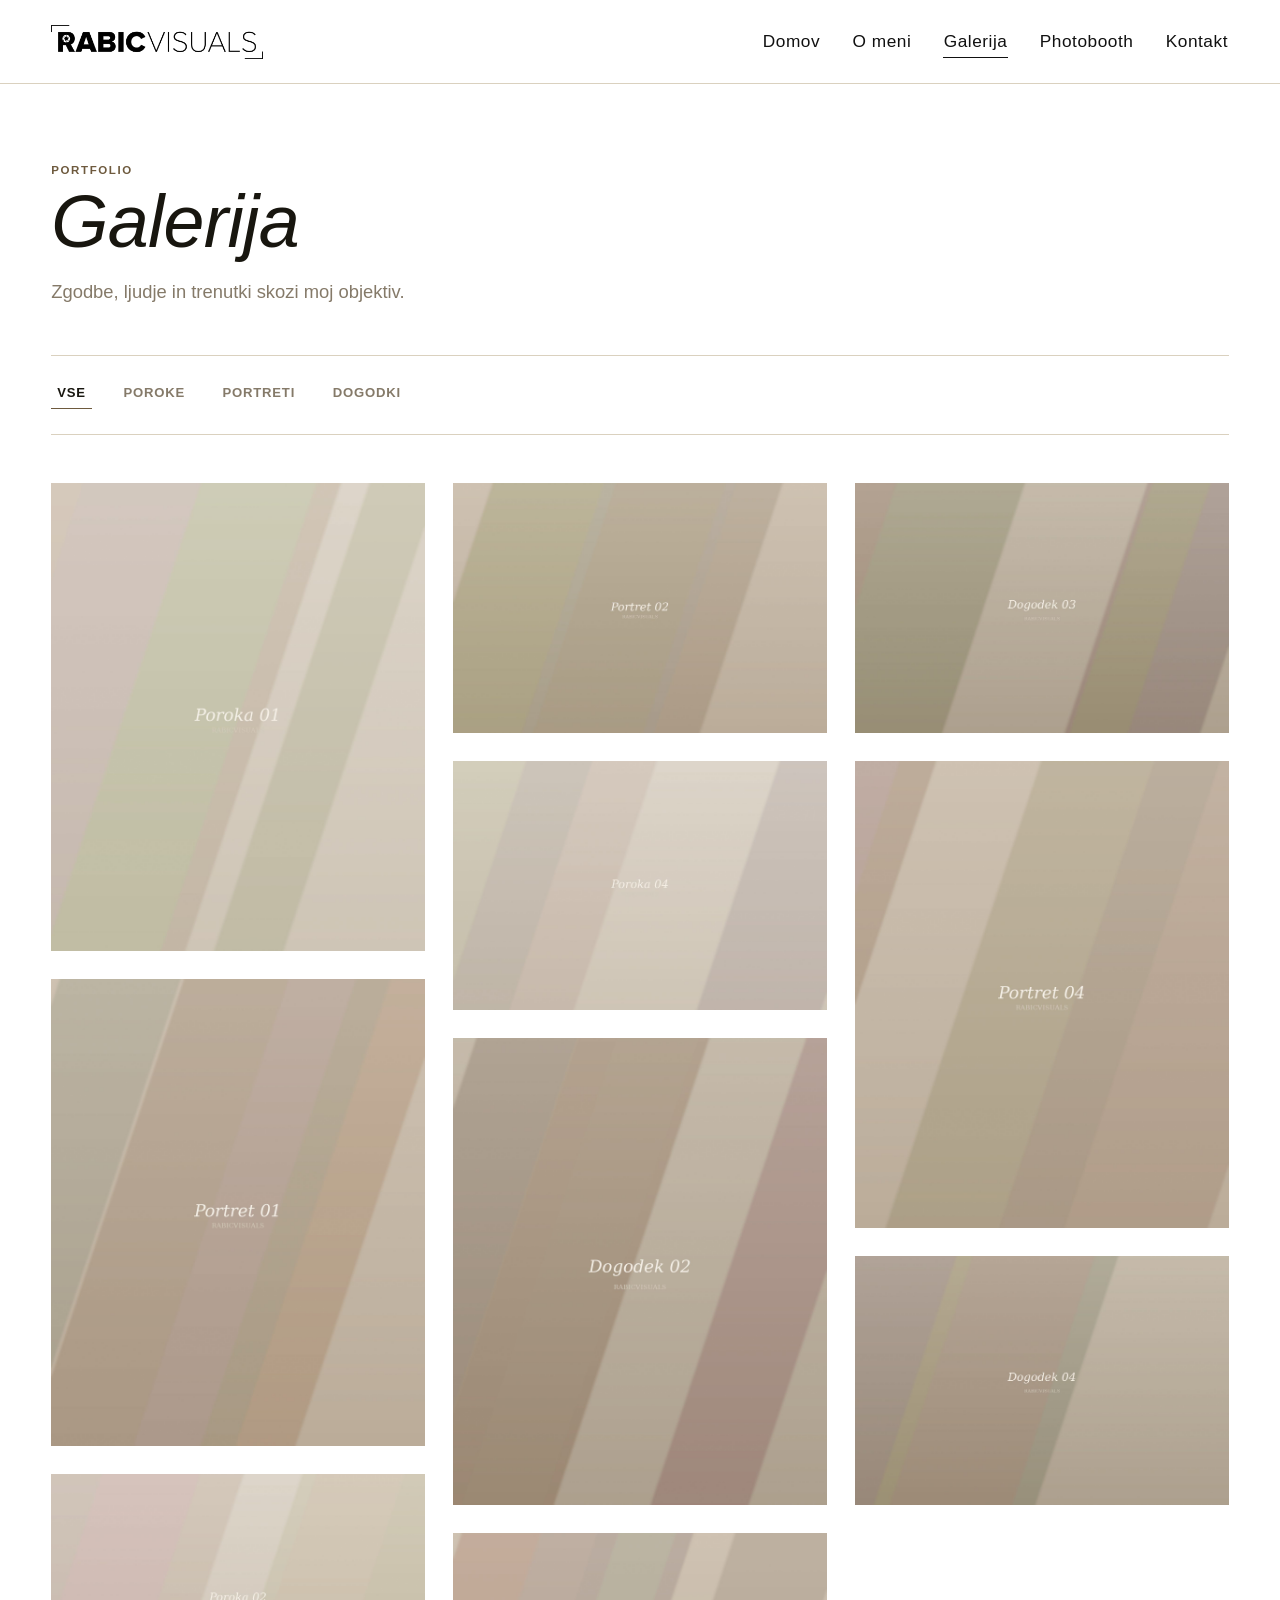
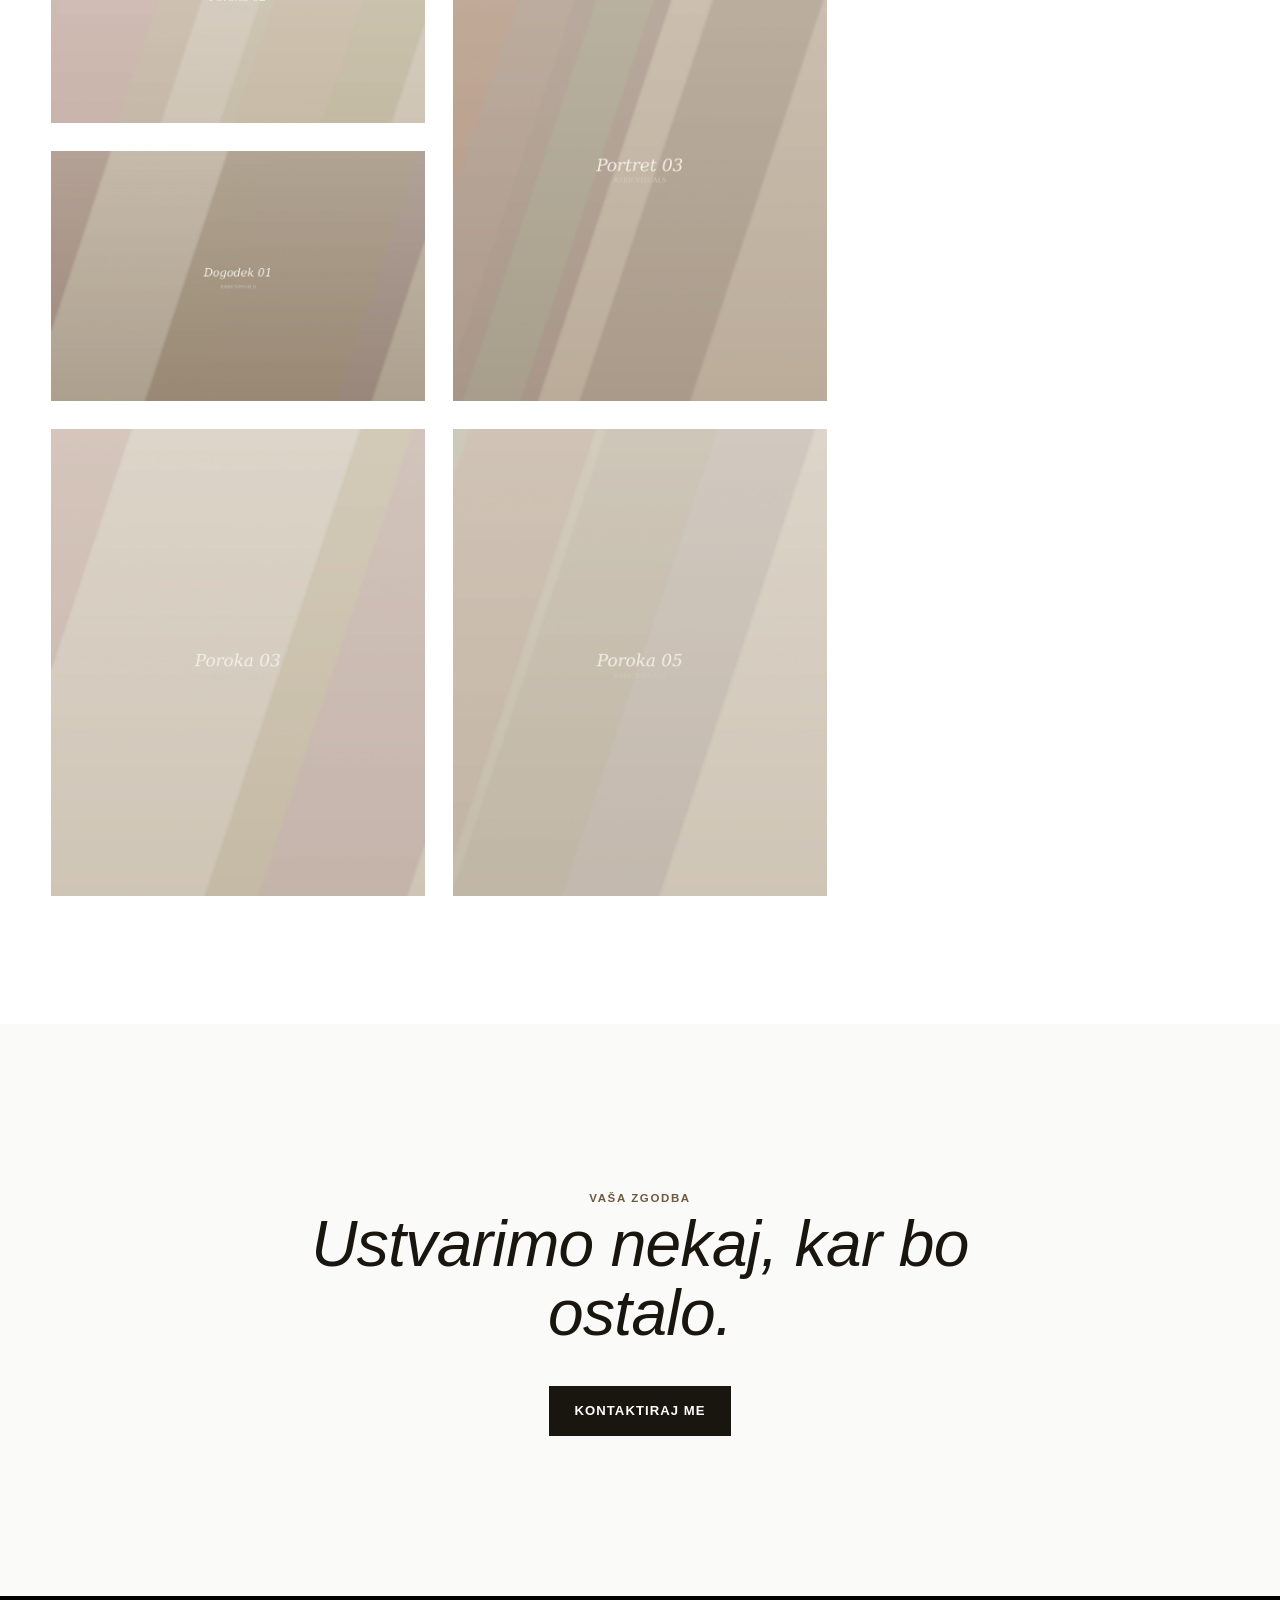
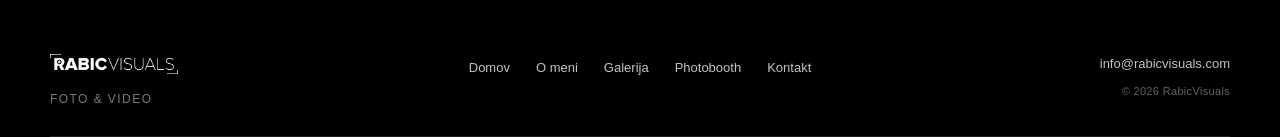
==== commit 8d8e7e1d: "favicon" ====
--- a/galerija.html
+++ b/galerija.html
@@ -22,15 +22,15 @@
   <meta name="twitter:description" content="Oglejte si galerijo poročnih, portretnih in event fotografij RabicVisuals. Pristne zgodbe, ujete skozi objektiv.">
   <meta name="twitter:image" content="https://www.rabicvisuals.com/images/gallery/weddings/wedding-01.jpg">
 
-  <link rel="icon" href="favicon.svg?v=2" type="image/svg+xml">
-  <link rel="apple-touch-icon" href="favicon-180.png">
-
   <!-- Fonts -->
   <link rel="preconnect" href="https://fonts.googleapis.com">
   <link rel="preconnect" href="https://fonts.gstatic.com" crossorigin>
   <link href="https://fonts.googleapis.com/css2?family=Fraunces:ital,opsz,wght@0,9..144,400;0,9..144,500;1,9..144,400;1,9..144,500&family=Inter:wght@400;500;600&display=swap" rel="stylesheet">
 
   <link rel="stylesheet" href="css/style.css">
+
+  <link rel="icon" type="image/png" href="/favicon.png?v=2">
+  <link rel="shortcut icon" href="/favicon.ico?v=2">
 </head>
 <body>
   <a class="skip-link" href="#main">Preskoči na vsebino</a>
--- a/css/style.css
+++ b/css/style.css
@@ -1977,3 +1977,401 @@
     opacity: 1 !important;
   }
 }
+
+
+/* Contact form status */
+.form-status {
+  margin-top: 16px;
+  min-height: 1.4em;
+  font-size: 0.95rem;
+  line-height: 1.5;
+}
+
+.form-status.is-success {
+  color: #1f6b3a;
+}
+
+.form-status.is-error {
+  color: #9b2c2c;
+}
+
+
+/* FINAL CAROUSEL REFINEMENTS */
+.rv-carousel-slide {
+  opacity: 0;
+  filter: blur(5px);
+  transform: scale(1.026);
+  transition:
+    opacity 1.55s cubic-bezier(.22,1,.36,1),
+    filter 1.55s cubic-bezier(.22,1,.36,1);
+  will-change: opacity, filter, transform;
+}
+
+.rv-carousel-slide.is-active {
+  opacity: 1;
+  filter: blur(0);
+  animation: rvZoomOutFive 5s linear forwards !important;
+}
+
+@keyframes rvZoomOutFive {
+  from { transform: scale(1.026); }
+  to   { transform: scale(1); }
+}
+
+.rv-carousel-progress {
+  position: absolute;
+  top: 0;
+  left: 0;
+  right: 0;
+  height: 2px;
+  background: rgba(255,255,255,.18);
+  z-index: 20;
+  pointer-events: none;
+}
+
+.rv-carousel-progress span {
+  display: block;
+  height: 100%;
+  width: 0;
+  background: rgba(255,255,255,.72);
+}
+
+.rv-hero-carousel.progress-running .rv-carousel-progress span {
+  animation: rvProgressFive 5s linear forwards;
+}
+
+@keyframes rvProgressFive {
+  from { width: 0%; }
+  to { width: 100%; }
+}
+
+@media (hover: hover) and (pointer: fine) {
+  .rv-hero-carousel .rv-carousel-arrow,
+  .rv-hero-carousel .rv-carousel-dots {
+    opacity: 0 !important;
+    visibility: hidden;
+    pointer-events: none;
+    transition:
+      opacity .8s cubic-bezier(.22,1,.36,1),
+      visibility 0s linear .8s;
+  }
+
+  .rv-hero-carousel:hover .rv-carousel-arrow,
+  .rv-hero-carousel:hover .rv-carousel-dots {
+    opacity: 1 !important;
+    visibility: visible;
+    pointer-events: auto;
+    transition:
+      opacity .8s cubic-bezier(.22,1,.36,1),
+      visibility 0s linear 0s;
+  }
+}
+.site-header.is-scrolled .nav-toggle span,
+.site-header.menu-open .nav-toggle span,
+.site-header.on-dark:hover .nav-toggle span {
+  background: #111 !important;
+}
+
+
+/* Progress bar synchronization + refined appearance */
+.rv-carousel-progress {
+  height: 4px !important;
+  background: rgba(255,255,255,.10) !important;
+}
+
+.rv-carousel-progress span {
+  background: rgba(255,255,255,.48) !important;
+}
+
+.rv-hero-carousel.progress-running .rv-carousel-progress span {
+  animation: rvProgressSynced 5s linear forwards !important;
+}
+
+@keyframes rvProgressSynced {
+  from { width: 0%; }
+  to   { width: 100%; }
+}
+
+
+/* FINAL progress bar sizing and 7-second synchronization */
+.rv-carousel-progress {
+  height: 7px !important;
+}
+
+.rv-hero-carousel.progress-running .rv-carousel-progress span {
+  animation: rvProgressSeven 7s linear forwards !important;
+}
+
+@keyframes rvProgressSeven {
+  from { width: 0%; }
+  to   { width: 100%; }
+}
+
+/* Match the subtle zoom animation to the full slide duration */
+.rv-carousel-slide.is-active {
+  animation-duration: 7s !important;
+}
+
+
+/* FINAL authoritative carousel timing */
+.rv-carousel-progress {
+  height: 7px !important;
+  background: rgba(255,255,255,.10) !important;
+}
+.rv-carousel-progress span {
+  background: rgba(255,255,255,.48) !important;
+}
+.rv-carousel-slide.is-active {
+  animation-duration: 7s !important;
+}
+
+
+
+/* When the landing header turns white on hover, links always become dark. */
+.site-header.on-dark:not(.is-scrolled):not(.menu-open):hover .main-nav a,
+.site-header.on-dark:not(.is-scrolled):not(.menu-open):hover .main-nav a.active,
+.site-header.on-dark:not(.is-scrolled):not(.menu-open):hover .main-nav a[aria-current="page"] {
+  color: #111 !important;
+}
+
+.site-header.on-dark:not(.is-scrolled):not(.menu-open):hover .main-nav a.active::after,
+.site-header.on-dark:not(.is-scrolled):not(.menu-open):hover .main-nav a[aria-current="page"]::after {
+  background-color: #111 !important;
+}
+
+.site-header.on-dark:not(.is-scrolled):not(.menu-open) .main-nav a,
+.site-header.on-dark:not(.is-scrolled):not(.menu-open) .main-nav a.active,
+.site-header.on-dark:not(.is-scrolled):not(.menu-open) .main-nav a[aria-current="page"] {
+  color: #fff !important;
+}
+
+.site-header.on-dark:not(.is-scrolled):not(.menu-open) .main-nav a.active::after,
+.site-header.on-dark:not(.is-scrolled):not(.menu-open) .main-nav a[aria-current="page"]::after {
+  background-color: #fff !important;
+}
+
+.site-header.on-dark:not(.is-scrolled):not(.menu-open) .nav-toggle span {
+  background: #fff !important;
+}
+
+.site-header.is-scrolled .main-nav a,
+.site-header.menu-open .main-nav a,
+.site-header.on-dark:hover .main-nav a,
+.site-header.is-scrolled .main-nav a.active,
+.site-header.menu-open .main-nav a.active,
+.site-header.on-dark:hover .main-nav a.active,
+.site-header.is-scrolled .main-nav a[aria-current="page"],
+.site-header.menu-open .main-nav a[aria-current="page"],
+.site-header.on-dark:hover .main-nav a[aria-current="page"] {
+  color: #111 !important;
+}
+
+.site-header.is-scrolled .main-nav a.active::after,
+.site-header.menu-open .main-nav a.active::after,
+.site-header.on-dark:hover .main-nav a.active::after,
+.site-header.is-scrolled .main-nav a[aria-current="page"]::after,
+.site-header.menu-open .main-nav a[aria-current="page"]::after,
+.site-header.on-dark:hover .main-nav a[aria-current="page"]::after {
+  background-color: #111 !important;
+}
+
+.site-header.is-scrolled .nav-toggle span,
+.site-header.menu-open .nav-toggle span,
+.site-header.on-dark:hover .nav-toggle span {
+  background: #111 !important;
+}
+
+/* Inline SVG logo support */
+.site-header.is-scrolled .brand svg,
+.site-header.is-scrolled .brand svg *,
+.site-header.menu-open .brand svg,
+.site-header.menu-open .brand svg *,
+.site-header.on-dark:hover .brand svg,
+.site-header.on-dark:hover .brand svg *,
+.site-header:not(.on-dark) .brand svg,
+.site-header:not(.on-dark) .brand svg * {
+  fill: #000 !important;
+  stroke: #000 !important;
+  color: #000 !important;
+}
+
+/* Transparent inline SVG logo */
+.site-header.on-dark:not(.is-scrolled):not(.menu-open):not(:hover) .brand svg,
+.site-header.on-dark:not(.is-scrolled):not(.menu-open):not(:hover) .brand svg * {
+  fill: #fff !important;
+  stroke: #fff !important;
+  color: #fff !important;
+}
+
+
+/* AUTHORITATIVE HEADER LOGO STATE */
+.site-header .brand-logo {
+  filter: brightness(0) !important;
+  transition: filter .25s ease;
+}
+
+.site-header.header-transparent .brand-logo {
+  filter: brightness(0) invert(1) !important;
+}
+
+.site-header.header-solid .brand-logo {
+  filter: brightness(0) !important;
+}
+
+/* Authoritative nav colors */
+.site-header.header-transparent .main-nav a,
+.site-header.header-transparent .main-nav a.active,
+.site-header.header-transparent .main-nav a[aria-current="page"] {
+  color: #fff !important;
+}
+
+.site-header.header-transparent .main-nav a.active::after,
+.site-header.header-transparent .main-nav a[aria-current="page"]::after {
+  background-color: #fff !important;
+}
+
+.site-header.header-solid .main-nav a,
+.site-header.header-solid .main-nav a.active,
+.site-header.header-solid .main-nav a[aria-current="page"] {
+  color: #111 !important;
+}
+
+.site-header.header-solid .main-nav a.active::after,
+.site-header.header-solid .main-nav a[aria-current="page"]::after {
+  background-color: #111 !important;
+}
+
+.site-header.header-transparent .nav-toggle span {
+  background: #fff !important;
+}
+
+.site-header.header-solid .nav-toggle span {
+  background: #111 !important;
+}
+
+
+/* FINAL CAROUSEL CONTROLS HOVER DELAY
+   Appear 0.5s after hover; disappear 0.5s after mouse leaves. */
+@media (hover: hover) and (pointer: fine) {
+  .rv-hero-carousel .rv-carousel-arrow,
+  .rv-hero-carousel .rv-carousel-dots {
+    opacity: 0 !important;
+    visibility: hidden !important;
+    pointer-events: none !important;
+    transition:
+      opacity .35s ease .5s,
+      visibility 0s linear .85s !important;
+  }
+
+  .rv-hero-carousel:hover .rv-carousel-arrow,
+  .rv-hero-carousel:hover .rv-carousel-dots {
+    opacity: 1 !important;
+    visibility: visible !important;
+    pointer-events: auto !important;
+    transition:
+      opacity .35s ease .5s,
+      visibility 0s linear .5s !important;
+  }
+}
+
+
+/* FINAL: 4-second carousel transition/progress with hover pause support */
+.rv-carousel-slide {
+  transition:
+    opacity 4s cubic-bezier(.22,1,.36,1),
+    filter 4s cubic-bezier(.22,1,.36,1) !important;
+}
+
+.rv-carousel-slide.is-active {
+  animation-duration: 4s !important;
+}
+
+.rv-carousel-progress span {
+  animation-play-state: running;
+}
+
+@keyframes rvProgressFour {
+  from { width: var(--rv-progress-start, 0%); }
+  to   { width: 100%; }
+}
+
+
+.rv-hero-carousel.progress-running .rv-carousel-progress span {
+  animation: none !important;
+}
+
+
+to   { transform: scale(1.03); }
+}
+
+
+/* Smooth alternating Ken Burns motion without transform snapping/jitter */
+.rv-carousel-slide {
+  will-change: opacity, filter, transform;
+  backface-visibility: hidden;
+  transform-origin: center center;
+  transition:
+    opacity 1.35s cubic-bezier(.22,1,.36,1),
+    filter 1.35s cubic-bezier(.22,1,.36,1),
+    transform 4s linear !important;
+}
+
+/* Odd slides: start slightly zoomed in, then zoom out while active */
+.rv-carousel-slide:nth-child(odd) {
+  transform: scale(1.03) translateZ(0);
+}
+.rv-carousel-slide:nth-child(odd).is-active {
+  transform: scale(1) translateZ(0) !important;
+}
+
+/* Even slides: start normal, then zoom in while active */
+.rv-carousel-slide:nth-child(even) {
+  transform: scale(1) translateZ(0);
+}
+.rv-carousel-slide:nth-child(even).is-active {
+  transform: scale(1.03) translateZ(0) !important;
+}
+
+/* Disable old active-slide keyframe zooms so transforms do not reset on crossfade */
+.rv-carousel-slide.is-active {
+  animation-name: none !important;
+  animation-duration: 0s !important;
+}
+
+/* Keep both images composited smoothly during the blend */
+.rv-carousel-slide {
+  opacity: 0;
+  filter: blur(4px);
+  z-index: 1;
+}
+.rv-carousel-slide.is-active {
+  opacity: 1;
+  filter: blur(0);
+  z-index: 2;
+}
+
+
+/* FINAL: static hero images, cross-blur transition only */
+.rv-carousel-slide,
+.rv-carousel-slide:nth-child(odd),
+.rv-carousel-slide:nth-child(even),
+.rv-carousel-slide.is-active,
+.rv-carousel-slide:nth-child(odd).is-active,
+.rv-carousel-slide:nth-child(even).is-active {
+  transform: scale(1) translateZ(0) !important;
+  animation: none !important;
+}
+
+.rv-carousel-slide {
+  opacity: 0;
+  filter: blur(4px);
+  transition:
+    opacity 1.35s cubic-bezier(.22,1,.36,1),
+    filter 1.35s cubic-bezier(.22,1,.36,1) !important;
+  will-change: opacity, filter;
+}
+
+.rv-carousel-slide.is-active {
+  opacity: 1;
+  filter: blur(0);
+}
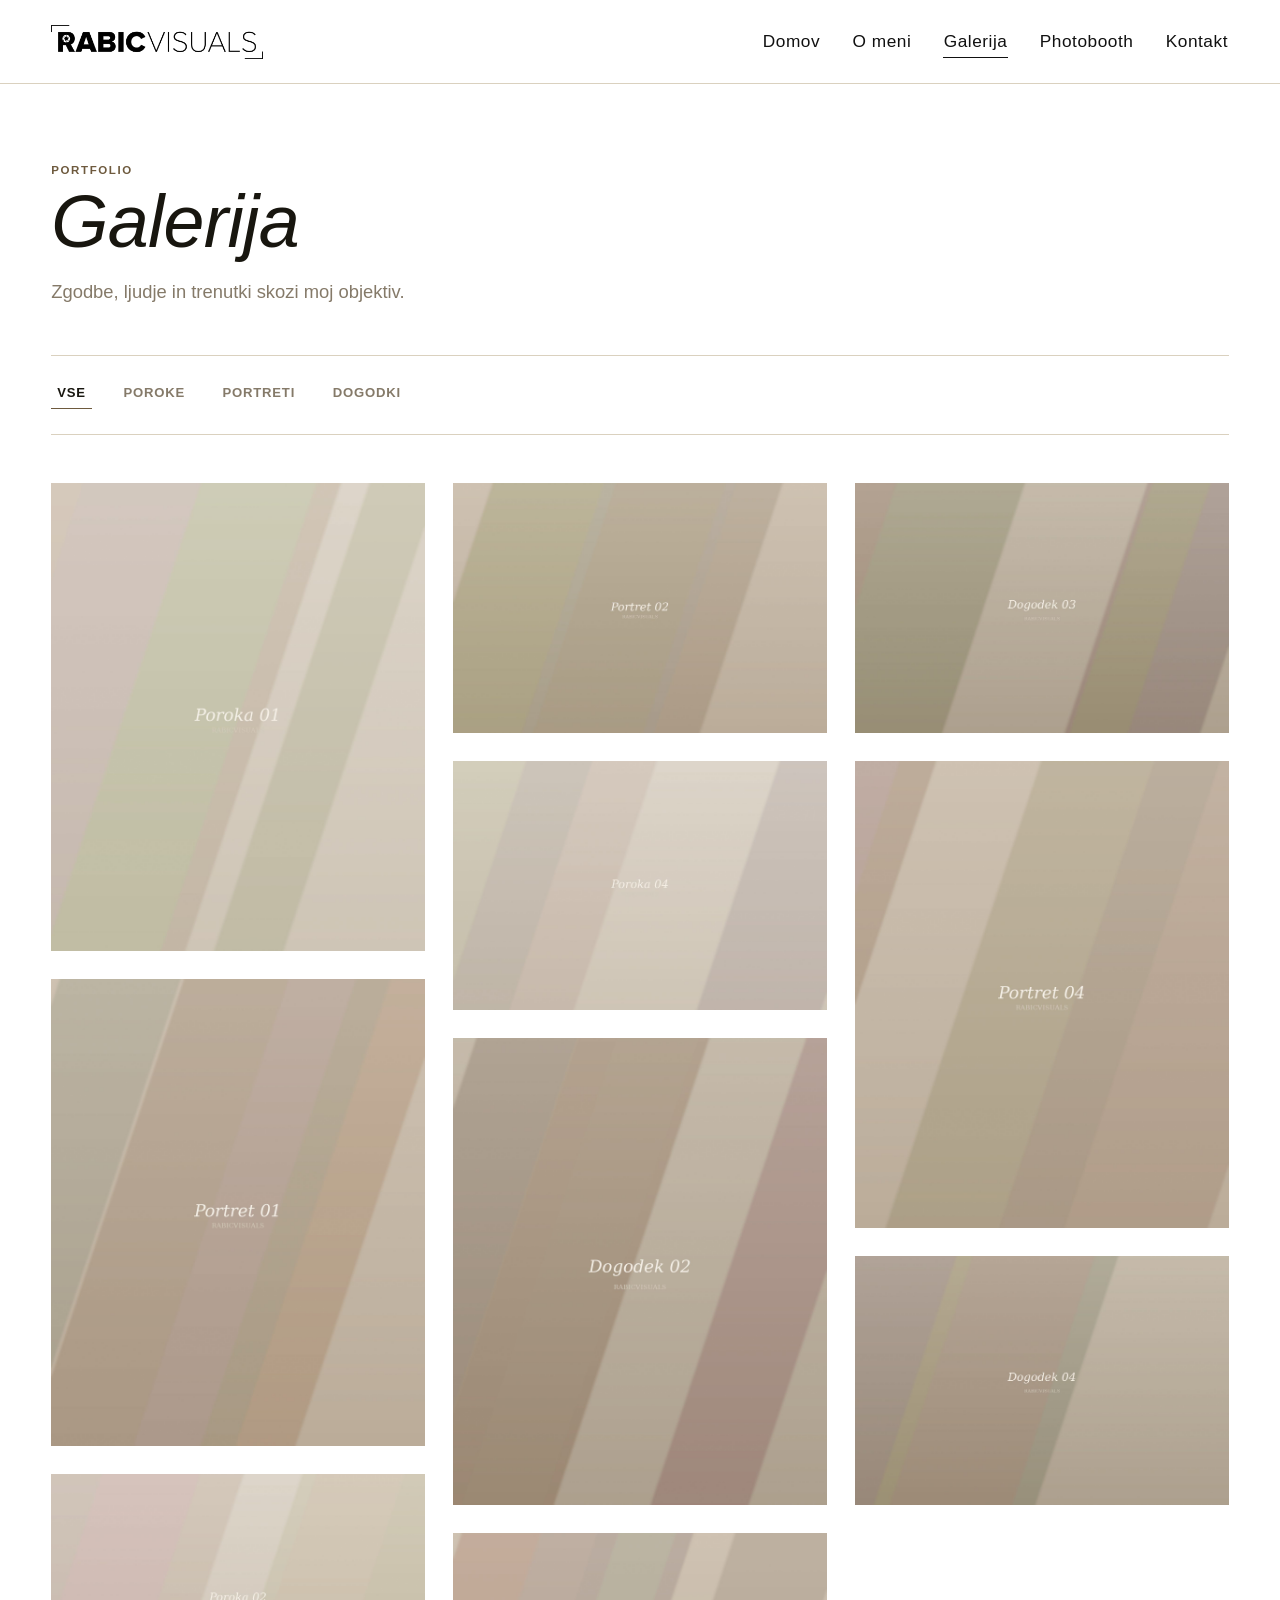
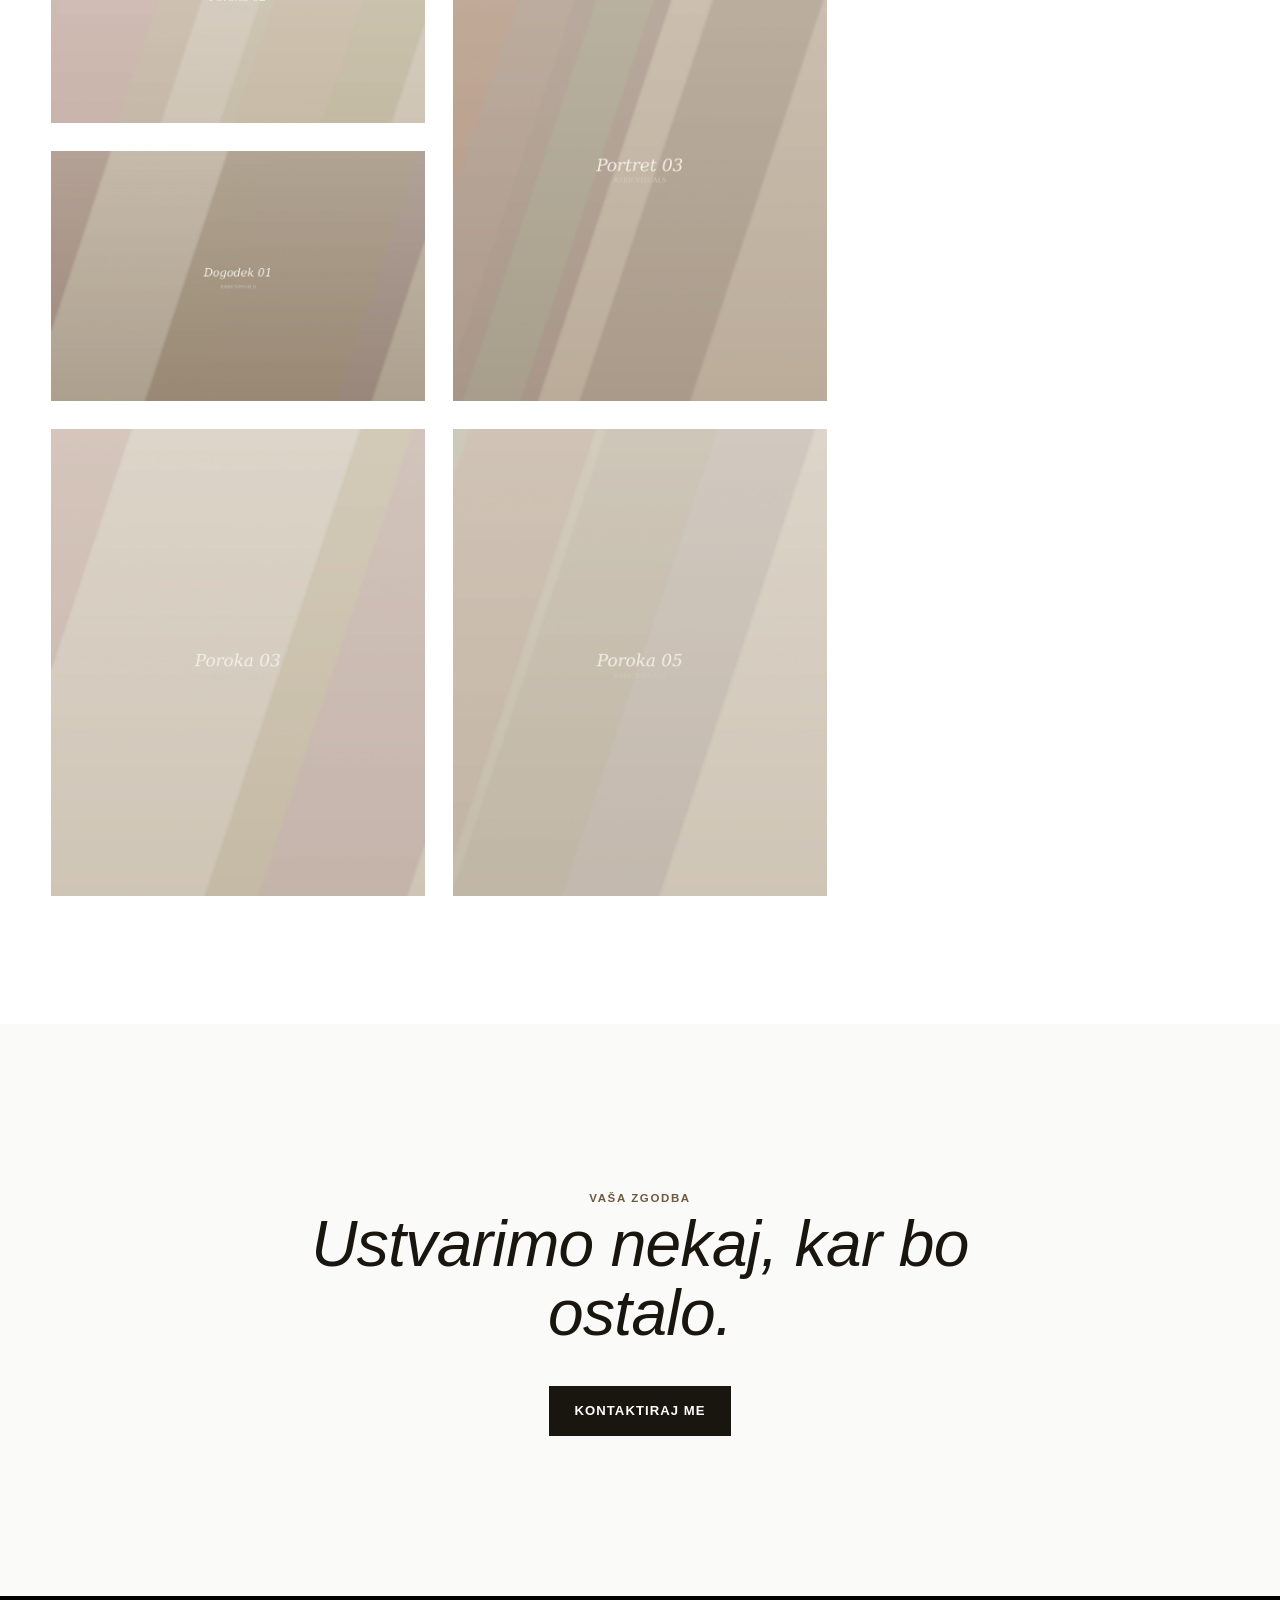
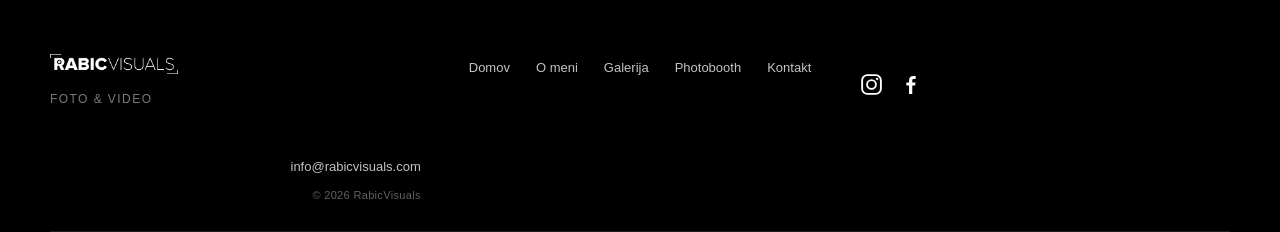
==== commit 4de78512: "." ====
--- a/galerija.html
+++ b/galerija.html
@@ -29,8 +29,9 @@
 
   <link rel="stylesheet" href="css/style.css">
 
-  <link rel="icon" type="image/png" href="/favicon.png?v=2">
-  <link rel="shortcut icon" href="/favicon.ico?v=2">
+  <link rel="icon" type="image/png" sizes="32x32" href="favicon.png?v=7">
+  <link rel="shortcut icon" href="favicon.ico?v=7">
+  <link rel="apple-touch-icon" sizes="180x180" href="favicon-180.png?v=7">
 </head>
 <body>
   <a class="skip-link" href="#main">Preskoči na vsebino</a>
@@ -168,6 +169,21 @@
       <a href="photobooth.html">Photobooth</a>
       <a href="kontakt.html">Kontakt</a>
     </nav>
+<div class="footer-social-icons" aria-label="Družbena omrežja">
+  <a href="https://instagram.com/rabicvisuals" target="_blank" rel="noopener noreferrer" aria-label="Instagram">
+    <svg viewBox="0 0 24 24" aria-hidden="true">
+      <rect x="3" y="3" width="18" height="18" rx="5"></rect>
+      <circle cx="12" cy="12" r="4.25"></circle>
+      <circle class="social-dot" cx="17.4" cy="6.7" r="1.1"></circle>
+    </svg>
+  </a>
+  <a href="https://facebook.com/rabicd" target="_blank" rel="noopener noreferrer" aria-label="Facebook">
+    <svg viewBox="0 0 24 24" aria-hidden="true">
+      <path d="M13.7 21v-8h2.7l.4-3h-3.1V8.1c0-.9.3-1.5 1.6-1.5H17V3.9c-.3 0-1.3-.1-2.4-.1-2.4 0-4 1.4-4 4.1V10H8v3h2.6v8h3.1z"></path>
+    </svg>
+  </a>
+</div>
+
 
     <div class="rv-footer-contact">
       <a href="mailto:info@rabicvisuals.com">info@rabicvisuals.com</a>
--- a/css/style.css
+++ b/css/style.css
@@ -2375,3 +2375,106 @@
   opacity: 1;
   filter: blur(0);
 }
+
+
+/* Contact page social icons */
+.contact-social-icons {
+  display: flex;
+  align-items: center;
+  gap: 18px;
+  margin-top: 6px;
+  margin-bottom: 34px;
+}
+
+.contact-social-icons a {
+  width: 32px;
+  height: 32px;
+  display: inline-flex;
+  align-items: center;
+  justify-content: center;
+  color: #111;
+  text-decoration: none;
+  transition: opacity .25s ease, transform .25s ease;
+}
+
+.contact-social-icons a:hover {
+  opacity: .58;
+  transform: translateY(-1px);
+}
+
+.contact-social-icons svg {
+  width: 100%;
+  height: 100%;
+  display: block;
+}
+
+/* Instagram: monochrome outline */
+.contact-social-icons a:first-child svg rect,
+.contact-social-icons a:first-child svg circle:not(.social-dot) {
+  fill: none;
+  stroke: currentColor;
+  stroke-width: 1.8;
+}
+
+.contact-social-icons a:first-child svg .social-dot {
+  fill: currentColor;
+  stroke: none;
+}
+
+/* Facebook: monochrome mark */
+.contact-social-icons a:nth-child(2) svg {
+  fill: currentColor;
+}
+
+
+/* Footer social icons */
+.footer-social-icons {
+  display: flex;
+  align-items: center;
+  gap: 14px;
+  margin-top: 18px;
+}
+
+.footer-social-icons a {
+  width: 25px;
+  height: 25px;
+  display: inline-flex;
+  align-items: center;
+  justify-content: center;
+  color: #fff;
+  text-decoration: none;
+  transition: opacity .25s ease, transform .25s ease;
+}
+
+.footer-social-icons a:hover {
+  opacity: .6;
+  transform: translateY(-1px);
+}
+
+.footer-social-icons svg {
+  width: 100%;
+  height: 100%;
+  display: block;
+}
+
+.footer-social-icons a:first-child svg rect,
+.footer-social-icons a:first-child svg circle:not(.social-dot) {
+  fill: none;
+  stroke: currentColor;
+  stroke-width: 1.8;
+}
+
+.footer-social-icons a:first-child svg .social-dot {
+  fill: currentColor;
+  stroke: none;
+}
+
+.footer-social-icons a:nth-child(2) svg {
+  fill: currentColor;
+}
+
+@media (max-width: 768px) {
+  .footer-social-icons {
+    justify-content: center;
+  }
+}
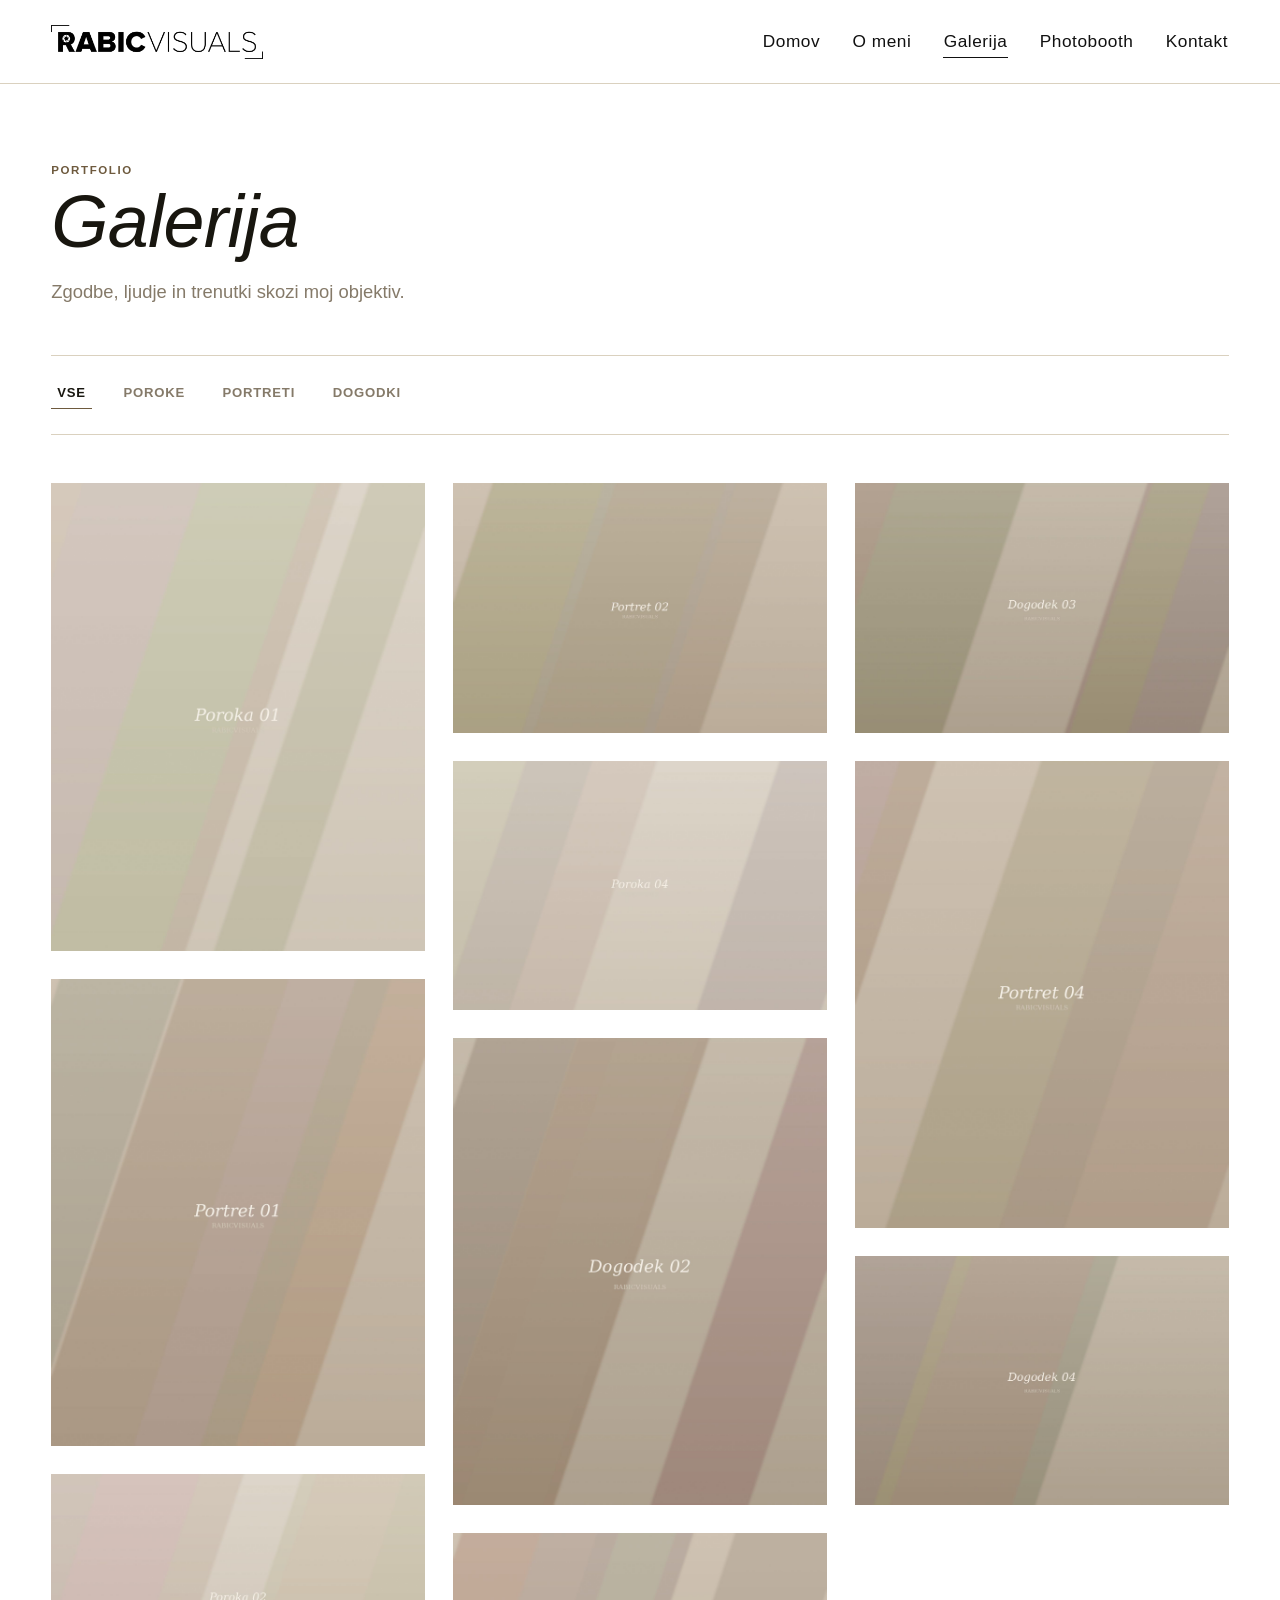
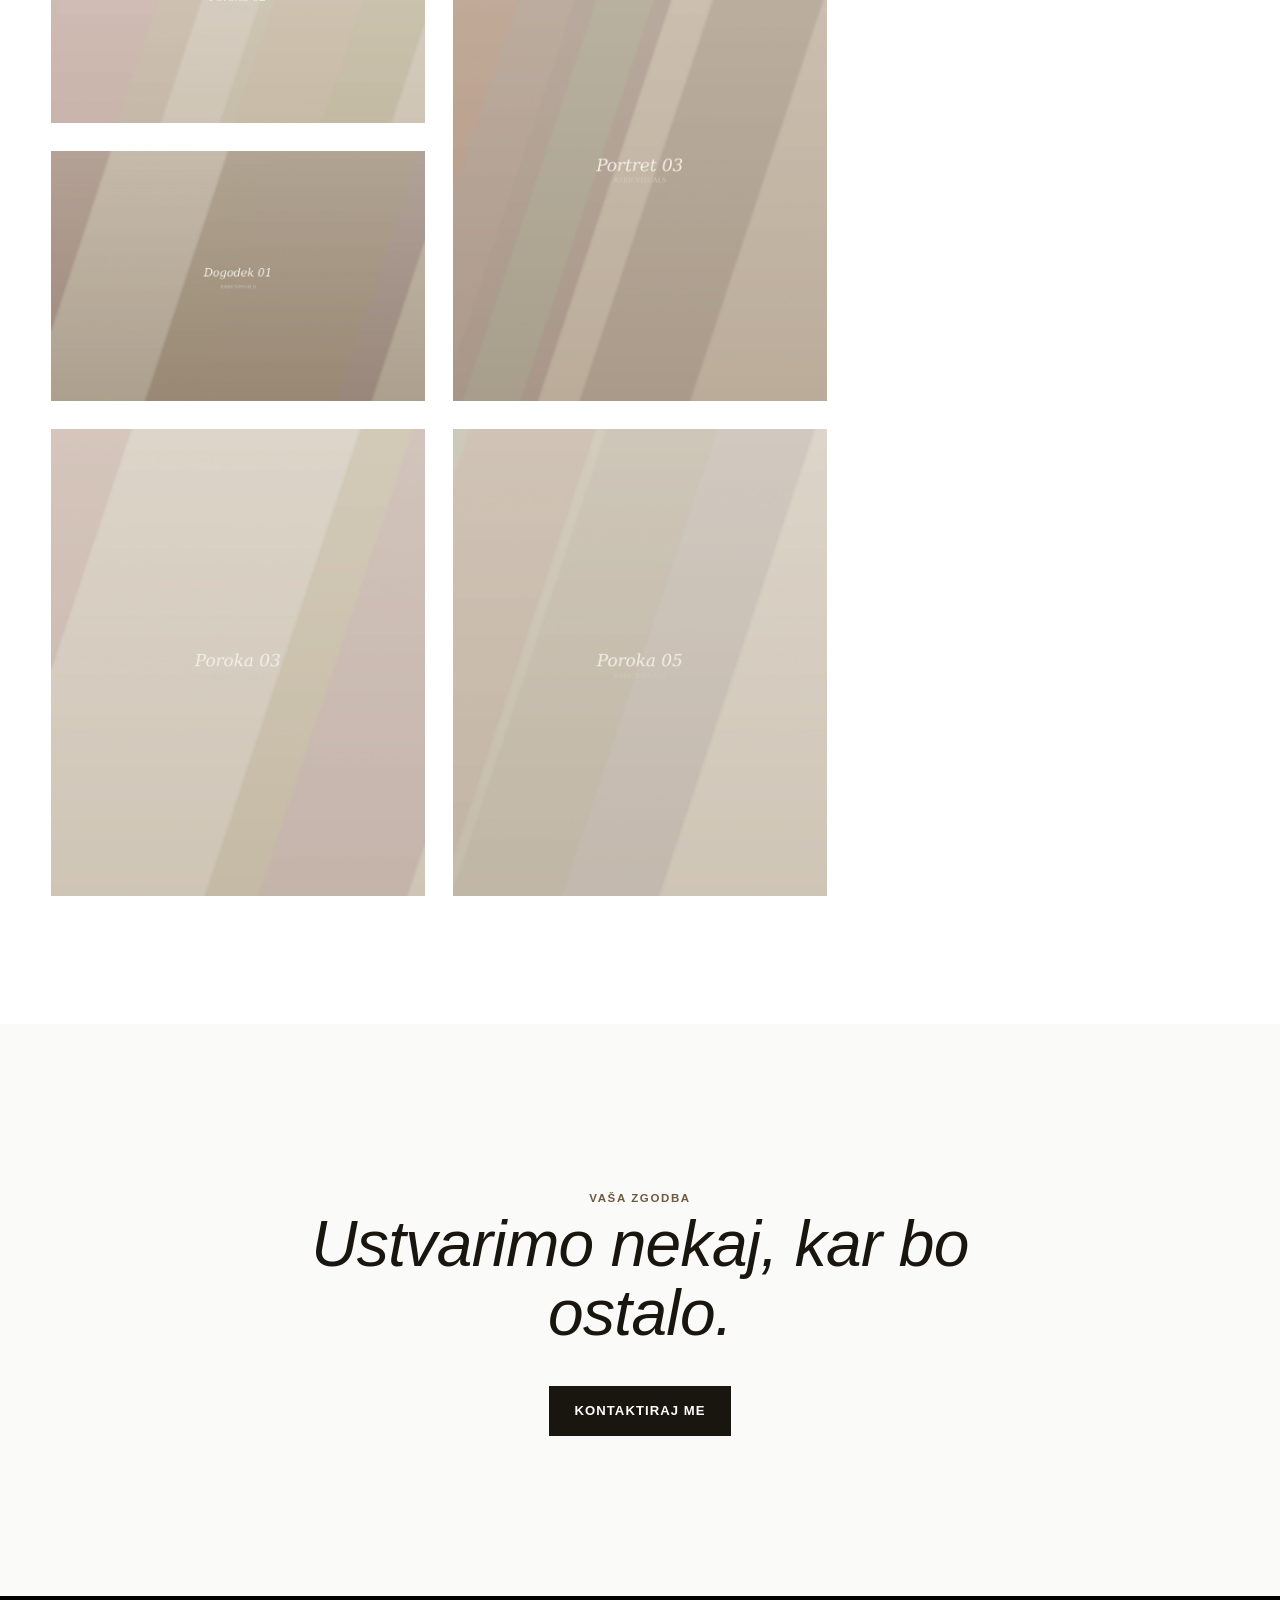
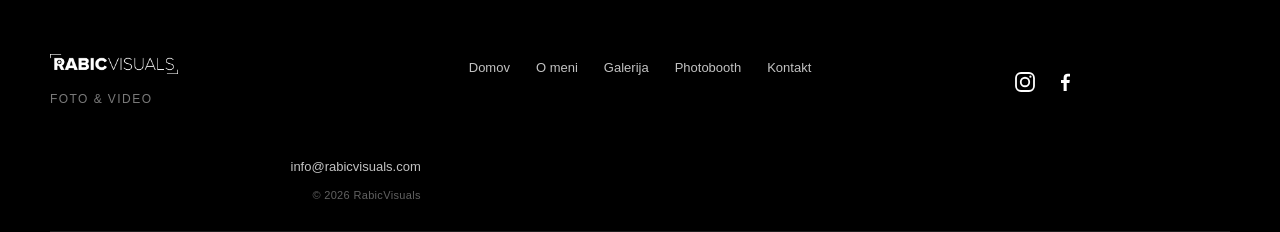
==== commit f3d9c8a5: "fix" ====
--- a/galerija.html
+++ b/galerija.html
@@ -185,6 +185,7 @@
 </div>
 
 
+
     <div class="rv-footer-contact">
       <a href="mailto:info@rabicvisuals.com">info@rabicvisuals.com</a>
       <span>© 2026 RabicVisuals</span>
--- a/css/style.css
+++ b/css/style.css
@@ -2478,3 +2478,29 @@
     justify-content: center;
   }
 }
+
+
+/* Footer social layout refinement */
+.footer-social-icons {
+  width: 100%;
+  justify-content: center;
+  gap: 16px;
+  margin-top: 16px;
+  margin-bottom: 0;
+}
+
+.footer-social-icons a {
+  width: 24px;
+  height: 24px;
+}
+
+/* Keep the icons visually grouped beneath the footer navigation */
+footer nav + .footer-social-icons {
+  display: flex;
+}
+
+@media (min-width: 769px) {
+  footer nav {
+    text-align: center;
+  }
+}
